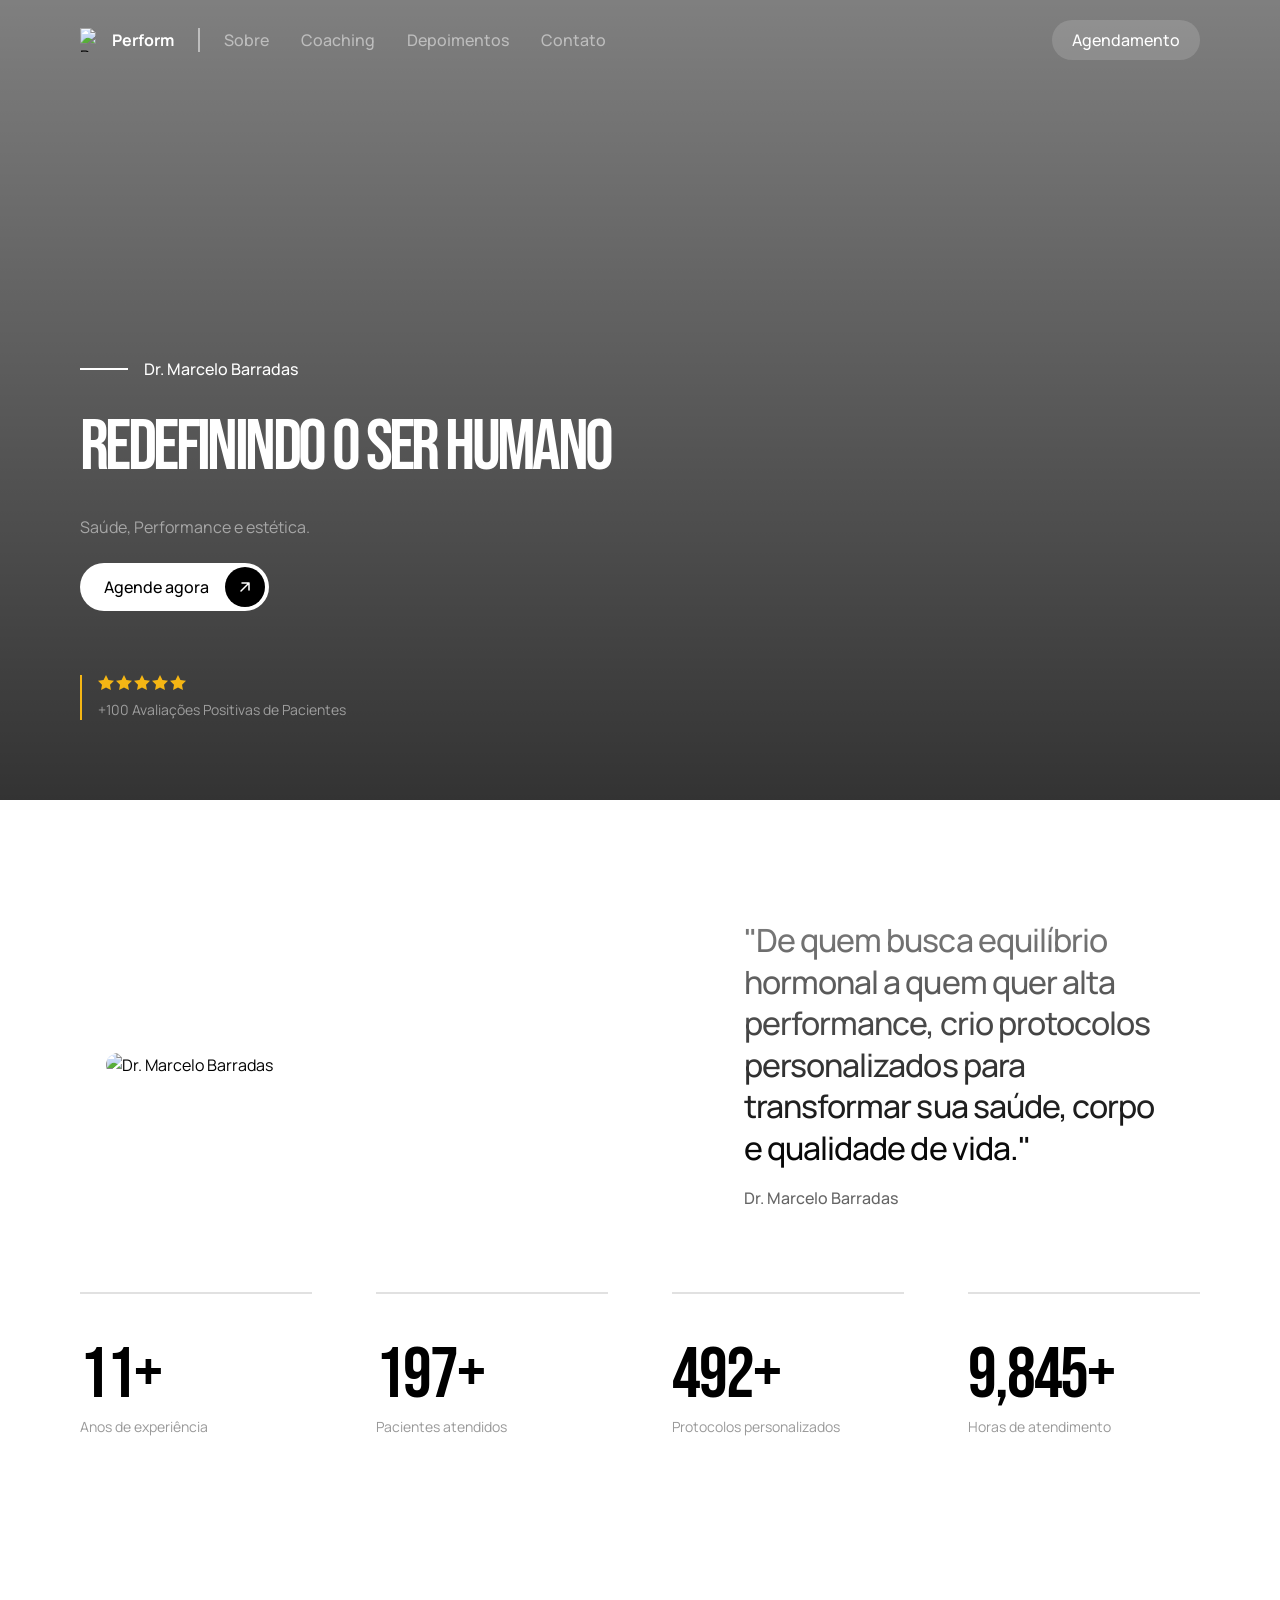
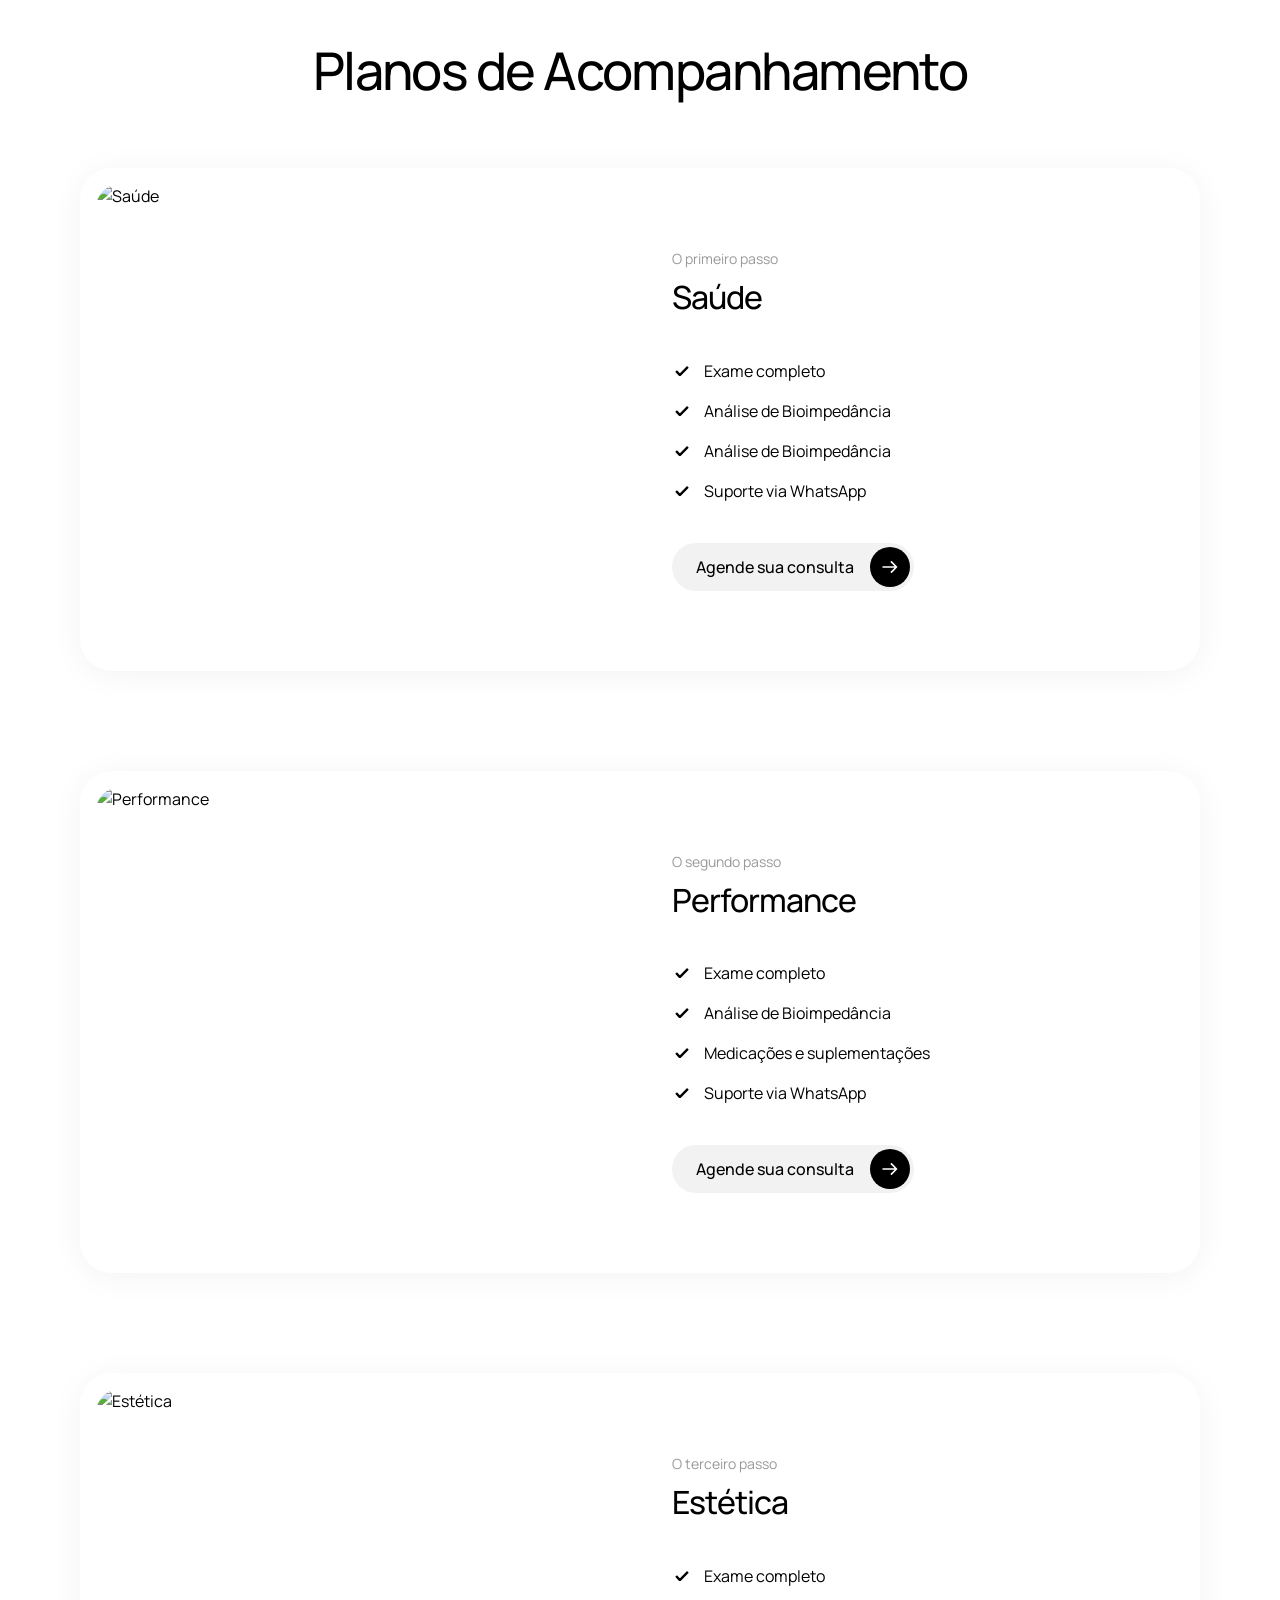
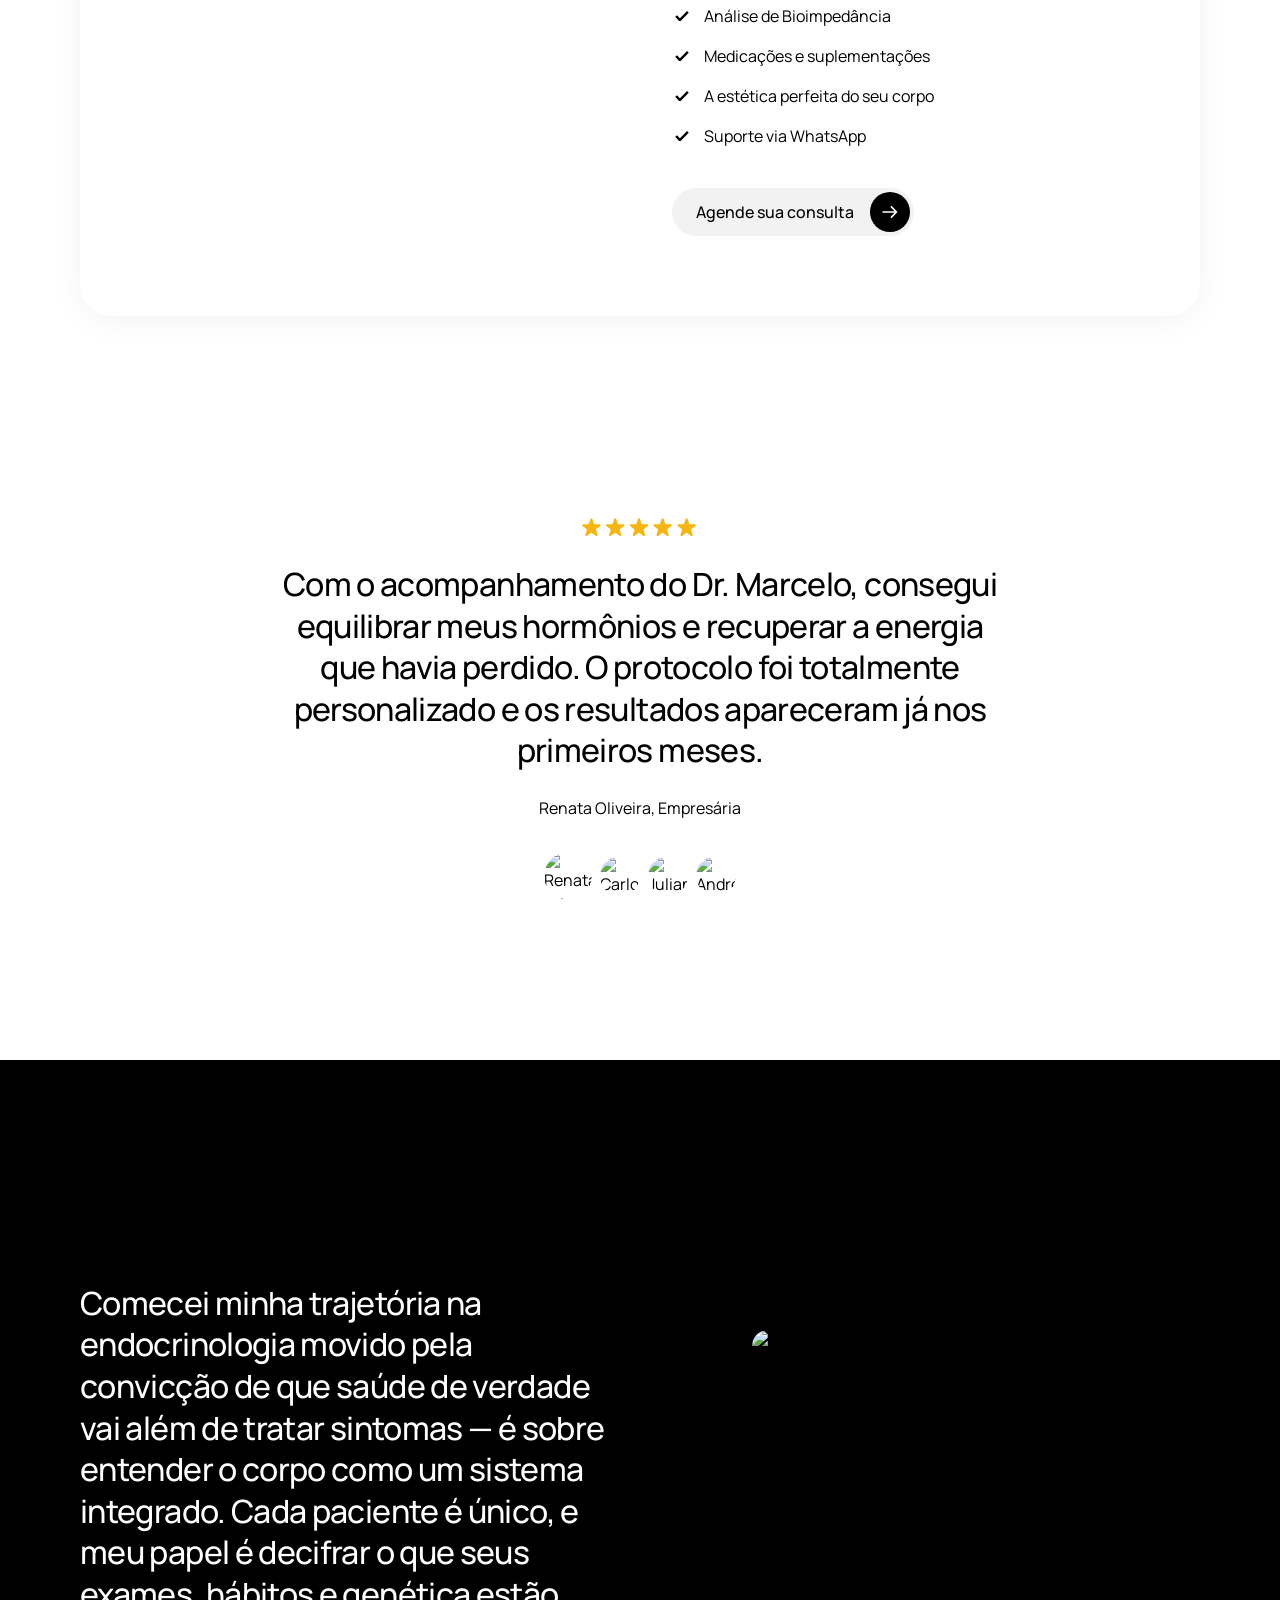
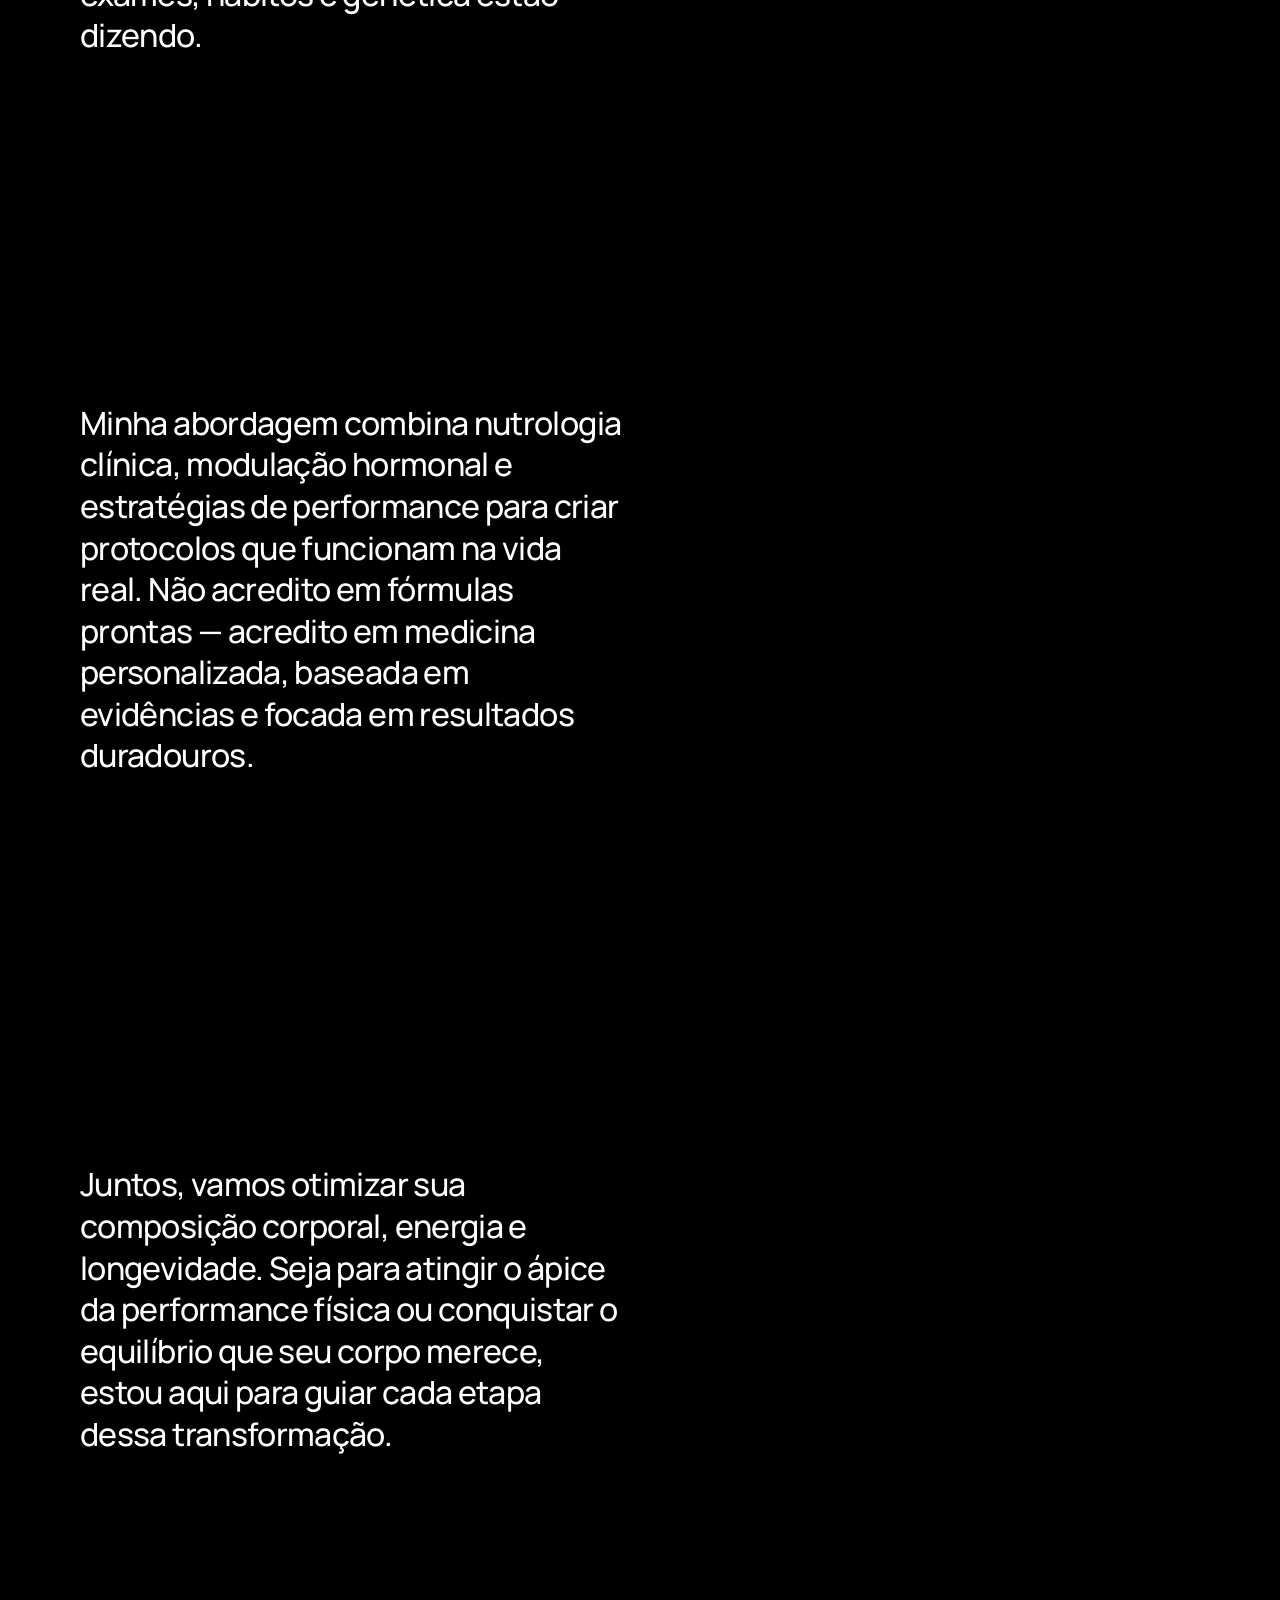
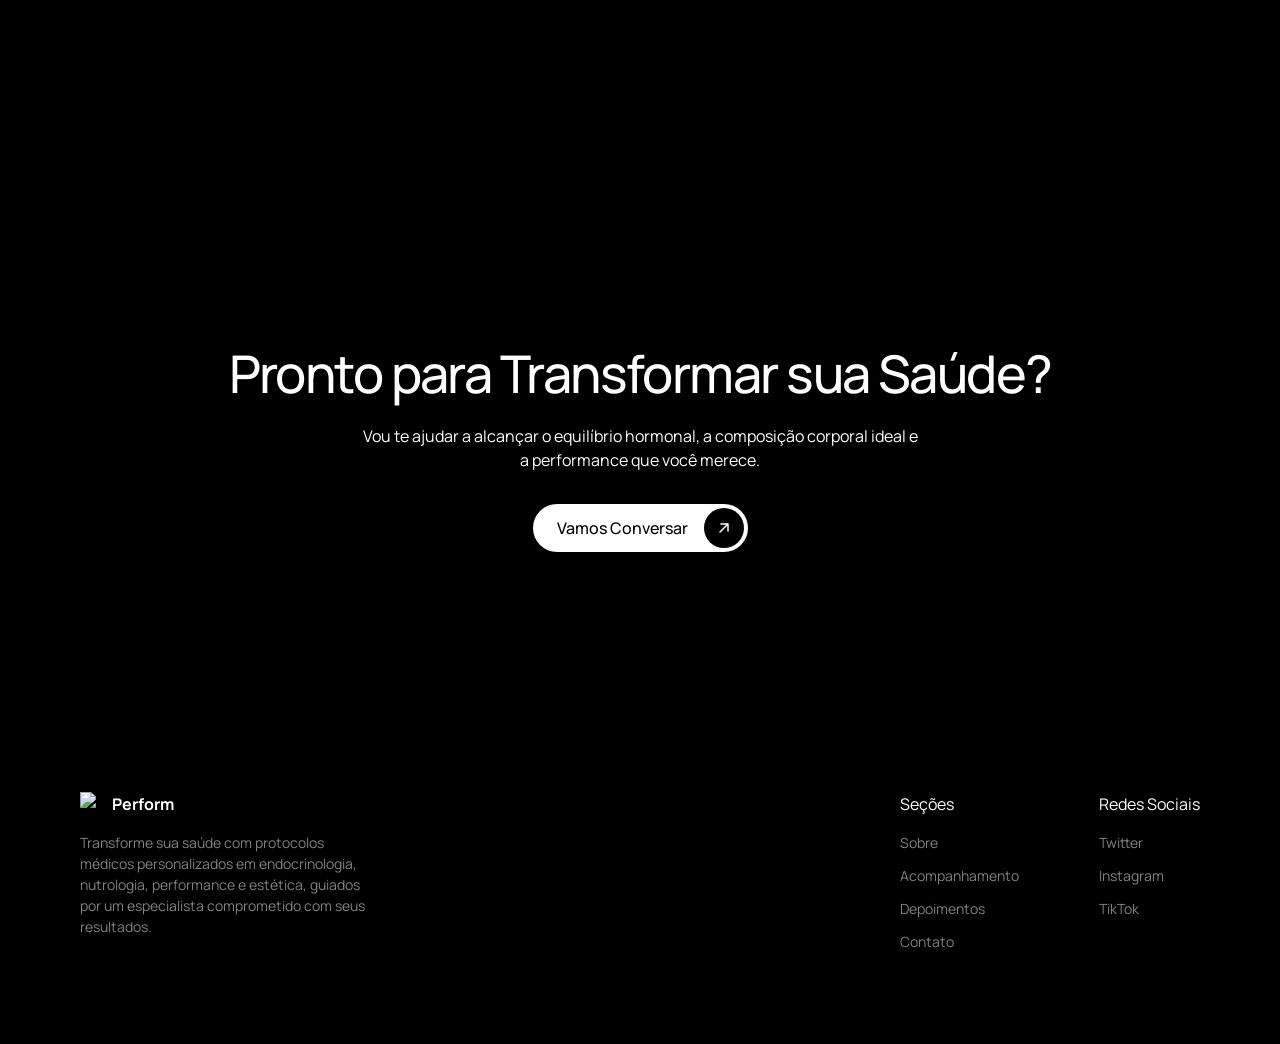
==== index.html @ 274c42bf "Initial commit: Perform medical site Site do Dr. Marcelo Barradas - endocrinologia, nutrologia, perf" ====
<!DOCTYPE html>
<html lang="pt-BR">
<head>
  <meta charset="UTF-8">
  <meta name="viewport" content="width=device-width, initial-scale=1.0">
  <title>Perform - Dr. Marcelo Barradas</title>
  <link rel="preconnect" href="https://fonts.googleapis.com">
  <link rel="preconnect" href="https://fonts.gstatic.com" crossorigin>
  <link href="https://fonts.googleapis.com/css2?family=Bebas+Neue&family=Manrope:wght@400;500;700&display=swap" rel="stylesheet">
  <link rel="stylesheet" href="css/styles.css">
</head>
<body>

<!-- ===== NAVIGATION ===== -->
<nav class="navbar">
  <div class="container">
    <div class="nav-left">
      <a href="/" class="nav-logo">
        <img src="https://framerusercontent.com/images/cdaAn72GBEIGezJT7rvyjC8LU.png" alt="Perform">
        <span>Perform</span>
      </a>
      <div class="nav-separator"></div>
      <div class="nav-links">
        <a href="/#about">Sobre</a>
        <a href="/#coaching">Coaching</a>
        <a href="/#reviews">Depoimentos</a>
        <a href="/contact#hero">Contato</a>
      </div>
    </div>
    <div class="nav-right">
      <a href="https://api.whatsapp.com/send/?phone=5581992666767&text=Ol%C3%A1%2C+gostaria+de+mais+informa%C3%A7%C3%B5es&type=phone_number&app_absent=0&utm_source=ig" class="btn-secondary" target="_blank">Agendamento</a>
      <div class="hamburger" id="hamburger">
        <span></span><span></span><span></span>
      </div>
    </div>
  </div>
</nav>

<!-- Mobile Nav -->
<div class="mobile-nav" id="mobileNav">
  <a href="/#about" class="mobile-link">Sobre</a>
  <a href="/#coaching" class="mobile-link">Coaching</a>
  <a href="/#reviews" class="mobile-link">Depoimentos</a>
  <a href="/contact#hero" class="mobile-link">Contato</a>
  <a href="https://api.whatsapp.com/send/?phone=5581992666767&text=Ol%C3%A1%2C+gostaria+de+mais+informa%C3%A7%C3%B5es&type=phone_number&app_absent=0&utm_source=ig" class="btn-dark" target="_blank">
    Agendamento
    <span class="btn-icon">
      <svg viewBox="0 0 16 16" fill="none"><path d="M4 12L12 4M12 4H5M12 4V11" stroke="currentColor" stroke-width="1.5" stroke-linecap="round" stroke-linejoin="round"/></svg>
    </span>
  </a>
</div>

<!-- ===== HERO ===== -->
<section class="hero" id="hero">
  <div class="hero-bg">
    <video class="hero-video" id="heroVideo" autoplay muted loop playsinline>
      <source src="media/hero-video.mp4" type="video/mp4">
    </video>
    <div class="hero-overlay"></div>
  </div>
  <div class="hero-content">
    <div class="hero-text">
      <p class="hero-subtitle hero-anim" style="transition-delay: 0.8s"><span class="hero-dash"></span>Dr. Marcelo Barradas</p>
      <h1 class="h1 hero-title hero-anim" style="transition-delay: 1.0s">Redefinindo o ser humano</h1>
      <p class="hero-desc hero-anim" style="transition-delay: 1.2s">Saúde, Performance e estética.</p>
      <div class="hero-anim" style="transition-delay: 1.4s">
        <a href="https://api.whatsapp.com/send/?phone=5581992666767&text=Ol%C3%A1%2C+gostaria+de+mais+informa%C3%A7%C3%B5es&type=phone_number&app_absent=0&utm_source=ig" class="btn-primary" target="_blank">
          Agende agora
          <span class="btn-icon">
            <svg viewBox="0 0 16 16" fill="none"><path d="M4 12L12 4M12 4H5M12 4V11" stroke="currentColor" stroke-width="1.5" stroke-linecap="round" stroke-linejoin="round"/></svg>
          </span>
        </a>
      </div>
    </div>
    <div class="hero-reviews hero-anim" style="transition-delay: 1.4s">
      <div class="hero-stars">
        <svg viewBox="0 0 16 16"><path d="M8 0l2.47 4.94L16 5.77l-4 3.87.94 5.47L8 12.52l-4.94 2.59.94-5.47-4-3.87 5.53-.83L8 0z"/></svg>
        <svg viewBox="0 0 16 16"><path d="M8 0l2.47 4.94L16 5.77l-4 3.87.94 5.47L8 12.52l-4.94 2.59.94-5.47-4-3.87 5.53-.83L8 0z"/></svg>
        <svg viewBox="0 0 16 16"><path d="M8 0l2.47 4.94L16 5.77l-4 3.87.94 5.47L8 12.52l-4.94 2.59.94-5.47-4-3.87 5.53-.83L8 0z"/></svg>
        <svg viewBox="0 0 16 16"><path d="M8 0l2.47 4.94L16 5.77l-4 3.87.94 5.47L8 12.52l-4.94 2.59.94-5.47-4-3.87 5.53-.83L8 0z"/></svg>
        <svg viewBox="0 0 16 16"><path d="M8 0l2.47 4.94L16 5.77l-4 3.87.94 5.47L8 12.52l-4.94 2.59.94-5.47-4-3.87 5.53-.83L8 0z"/></svg>
      </div>
      <span class="hero-reviews-text">+100 Avaliações Positivas de Pacientes</span>
    </div>
  </div>
</section>

<!-- ===== TRUST ===== -->
<section class="trust" id="trust">
  <div class="container">
    <div class="trust-row">
      <div class="trust-image fade-in">
        <img src="https://framerusercontent.com/images/IxMmkF0SW84pAaQ9w6j2LV1YQYE.png" alt="Dr. Marcelo Barradas">
      </div>
      <div class="trust-text fade-in">
        <h2 class="trust-heading"><span class="gradient-text">"De quem busca equilíbrio hormonal a quem quer alta performance, crio protocolos personalizados para transformar sua saúde, corpo e qualidade de vida."</span></h2>
        <p class="trust-author">Dr. Marcelo Barradas</p>
      </div>
    </div>
    <div class="stats-grid">
      <div class="stat-item fade-in">
        <span class="stat-number"><span class="countup" data-target="11">0</span>+</span>
        <span class="stat-label">Anos de experiência</span>
      </div>
      <div class="stat-item fade-in">
        <span class="stat-number"><span class="countup" data-target="200">0</span>+</span>
        <span class="stat-label">Pacientes atendidos</span>
      </div>
      <div class="stat-item fade-in">
        <span class="stat-number"><span class="countup" data-target="500">0</span>+</span>
        <span class="stat-label">Protocolos personalizados</span>
      </div>
      <div class="stat-item fade-in">
        <span class="stat-number"><span class="countup" data-target="10000">0</span>+</span>
        <span class="stat-label">Horas de atendimento</span>
      </div>
    </div>
  </div>
</section>

<!-- ===== COACHING ===== -->
<section class="coaching" id="coaching">
  <div class="container">
    <div class="coaching-header fade-in">
      <h2 class="h2">Planos de Acompanhamento</h2>
    </div>
    <div class="coaching-cards">
      <!-- Card 1 -->
      <div class="coaching-card fade-in">
        <div class="coaching-card-img">
          <img src="https://framerusercontent.com/images/87gay2vNzBvNe0zvqN4sc7qlKtw.png" alt="Saúde">
        </div>
        <div class="coaching-card-content">
          <div class="coaching-card-top">
            <span class="label">O primeiro passo</span>
            <h3 class="h3">Saúde</h3>
          </div>
          <div class="coaching-features">
            <div class="coaching-feature">
              <span class="check-icon"><svg viewBox="0 0 16 17" fill="none"><path d="m3 8.5 2.825 3.107a.5.5 0 0 0 .728.012L13 5" stroke="#000" stroke-width="2"/></svg></span>
              <span>Exame completo</span>
            </div>
            <div class="coaching-feature">
              <span class="check-icon"><svg viewBox="0 0 16 17" fill="none"><path d="m3 8.5 2.825 3.107a.5.5 0 0 0 .728.012L13 5" stroke="#000" stroke-width="2"/></svg></span>
              <span>Análise de Bioimpedância</span>
            </div>
            <div class="coaching-feature">
              <span class="check-icon"><svg viewBox="0 0 16 17" fill="none"><path d="m3 8.5 2.825 3.107a.5.5 0 0 0 .728.012L13 5" stroke="#000" stroke-width="2"/></svg></span>
              <span>Análise de Bioimpedância</span>
            </div>
            <div class="coaching-feature">
              <span class="check-icon"><svg viewBox="0 0 16 17" fill="none"><path d="m3 8.5 2.825 3.107a.5.5 0 0 0 .728.012L13 5" stroke="#000" stroke-width="2"/></svg></span>
              <span>Suporte via WhatsApp</span>
            </div>
          </div>
          <a href="https://api.whatsapp.com/send/?phone=5581992666767&text=Ol%C3%A1%2C+gostaria+de+mais+informa%C3%A7%C3%B5es&type=phone_number&app_absent=0&utm_source=ig" class="btn-coaching" target="_blank">
            Agende sua consulta
            <span class="btn-icon">
              <svg viewBox="0 0 16 16" fill="none"><path d="M 15.066 8.566 C 15.216 8.416 15.301 8.212 15.301 8 C 15.301 7.788 15.216 7.584 15.066 7.434 L 9.975 2.344 C 9.775 2.133 9.476 2.047 9.195 2.12 C 8.913 2.192 8.693 2.412 8.62 2.693 C 8.547 2.975 8.632 3.274 8.843 3.474 L 13.37 8 L 8.844 12.525 C 8.531 12.838 8.531 13.344 8.844 13.657 C 9.157 13.97 9.663 13.97 9.976 13.657 Z M 0.5 8.8 L 14.5 8.8 L 14.5 7.2 L 0.5 7.2 Z" fill="currentColor"/></svg>
            </span>
          </a>
        </div>
      </div>
      <!-- Card 2 -->
      <div class="coaching-card fade-in">
        <div class="coaching-card-img">
          <img src="https://framerusercontent.com/images/gVePFF53p67UdwZ1VaQvNbrLugk.jpg" alt="Performance">
        </div>
        <div class="coaching-card-content">
          <div class="coaching-card-top">
            <span class="label">O segundo passo</span>
            <h3 class="h3">Performance</h3>
          </div>
          <div class="coaching-features">
            <div class="coaching-feature">
              <span class="check-icon"><svg viewBox="0 0 16 17" fill="none"><path d="m3 8.5 2.825 3.107a.5.5 0 0 0 .728.012L13 5" stroke="#000" stroke-width="2"/></svg></span>
              <span>Exame completo</span>
            </div>
            <div class="coaching-feature">
              <span class="check-icon"><svg viewBox="0 0 16 17" fill="none"><path d="m3 8.5 2.825 3.107a.5.5 0 0 0 .728.012L13 5" stroke="#000" stroke-width="2"/></svg></span>
              <span>Análise de Bioimpedância</span>
            </div>
            <div class="coaching-feature">
              <span class="check-icon"><svg viewBox="0 0 16 17" fill="none"><path d="m3 8.5 2.825 3.107a.5.5 0 0 0 .728.012L13 5" stroke="#000" stroke-width="2"/></svg></span>
              <span>Medicações e suplementações</span>
            </div>
            <div class="coaching-feature">
              <span class="check-icon"><svg viewBox="0 0 16 17" fill="none"><path d="m3 8.5 2.825 3.107a.5.5 0 0 0 .728.012L13 5" stroke="#000" stroke-width="2"/></svg></span>
              <span>Suporte via WhatsApp</span>
            </div>
          </div>
          <a href="https://api.whatsapp.com/send/?phone=5581992666767&text=Ol%C3%A1%2C+gostaria+de+mais+informa%C3%A7%C3%B5es&type=phone_number&app_absent=0&utm_source=ig" class="btn-coaching" target="_blank">
            Agende sua consulta
            <span class="btn-icon">
              <svg viewBox="0 0 16 16" fill="none"><path d="M 15.066 8.566 C 15.216 8.416 15.301 8.212 15.301 8 C 15.301 7.788 15.216 7.584 15.066 7.434 L 9.975 2.344 C 9.775 2.133 9.476 2.047 9.195 2.12 C 8.913 2.192 8.693 2.412 8.62 2.693 C 8.547 2.975 8.632 3.274 8.843 3.474 L 13.37 8 L 8.844 12.525 C 8.531 12.838 8.531 13.344 8.844 13.657 C 9.157 13.97 9.663 13.97 9.976 13.657 Z M 0.5 8.8 L 14.5 8.8 L 14.5 7.2 L 0.5 7.2 Z" fill="currentColor"/></svg>
            </span>
          </a>
        </div>
      </div>
      <!-- Card 3 -->
      <div class="coaching-card fade-in">
        <div class="coaching-card-img">
          <img src="https://framerusercontent.com/images/Xd29Kf2rB4rWDA2RGArhJYGAE.jpg" alt="Estética">
        </div>
        <div class="coaching-card-content">
          <div class="coaching-card-top">
            <span class="label">O terceiro passo</span>
            <h3 class="h3">Estética</h3>
          </div>
          <div class="coaching-features">
            <div class="coaching-feature">
              <span class="check-icon"><svg viewBox="0 0 16 17" fill="none"><path d="m3 8.5 2.825 3.107a.5.5 0 0 0 .728.012L13 5" stroke="#000" stroke-width="2"/></svg></span>
              <span>Exame completo</span>
            </div>
            <div class="coaching-feature">
              <span class="check-icon"><svg viewBox="0 0 16 17" fill="none"><path d="m3 8.5 2.825 3.107a.5.5 0 0 0 .728.012L13 5" stroke="#000" stroke-width="2"/></svg></span>
              <span>Análise de Bioimpedância</span>
            </div>
            <div class="coaching-feature">
              <span class="check-icon"><svg viewBox="0 0 16 17" fill="none"><path d="m3 8.5 2.825 3.107a.5.5 0 0 0 .728.012L13 5" stroke="#000" stroke-width="2"/></svg></span>
              <span>Medicações e suplementações</span>
            </div>
            <div class="coaching-feature">
              <span class="check-icon"><svg viewBox="0 0 16 17" fill="none"><path d="m3 8.5 2.825 3.107a.5.5 0 0 0 .728.012L13 5" stroke="#000" stroke-width="2"/></svg></span>
              <span>A estética perfeita do seu corpo</span>
            </div>
            <div class="coaching-feature">
              <span class="check-icon"><svg viewBox="0 0 16 17" fill="none"><path d="m3 8.5 2.825 3.107a.5.5 0 0 0 .728.012L13 5" stroke="#000" stroke-width="2"/></svg></span>
              <span>Suporte via WhatsApp</span>
            </div>
          </div>
          <a href="https://api.whatsapp.com/send/?phone=5581992666767&text=Ol%C3%A1%2C+gostaria+de+mais+informa%C3%A7%C3%B5es&type=phone_number&app_absent=0&utm_source=ig" class="btn-coaching" target="_blank">
            Agende sua consulta
            <span class="btn-icon">
              <svg viewBox="0 0 16 16" fill="none"><path d="M 15.066 8.566 C 15.216 8.416 15.301 8.212 15.301 8 C 15.301 7.788 15.216 7.584 15.066 7.434 L 9.975 2.344 C 9.775 2.133 9.476 2.047 9.195 2.12 C 8.913 2.192 8.693 2.412 8.62 2.693 C 8.547 2.975 8.632 3.274 8.843 3.474 L 13.37 8 L 8.844 12.525 C 8.531 12.838 8.531 13.344 8.844 13.657 C 9.157 13.97 9.663 13.97 9.976 13.657 Z M 0.5 8.8 L 14.5 8.8 L 14.5 7.2 L 0.5 7.2 Z" fill="currentColor"/></svg>
            </span>
          </a>
        </div>
      </div>
    </div>
  </div>
</section>

<!-- ===== TESTIMONIALS ===== -->
<section class="testimonials" id="reviews">
  <div class="testimonial-wrapper">
    <div class="testimonial-inner fade-in">
      <div class="testimonial-top">
        <div class="testimonial-stars">
          <svg viewBox="0 0 118 24" width="118" height="24"><path d="M 11.351 2.927 C 11.052 2.006 9.748 2.006 9.449 2.927 L 7.93 7.601 C 7.796 8.013 7.413 8.291 6.98 8.291 L 2.065 8.291 C 1.096 8.291 0.694 9.531 1.477 10.101 L 5.453 12.989 C 5.803 13.244 5.95 13.695 5.816 14.107 L 4.298 18.781 C 3.998 19.703 5.053 20.469 5.836 19.899 L 9.812 17.011 C 10.163 16.756 10.637 16.756 10.988 17.011 L 14.964 19.899 C 15.747 20.469 16.802 19.702 16.502 18.781 L 14.984 14.107 C 14.85 13.695 14.997 13.244 15.347 12.989 L 19.323 10.101 C 20.106 9.531 19.704 8.291 18.735 8.291 L 13.821 8.291 C 13.388 8.291 13.004 8.013 12.87 7.601 Z M 35.151 2.927 C 34.852 2.006 33.548 2.006 33.249 2.927 L 31.73 7.601 C 31.596 8.013 31.213 8.291 30.78 8.291 L 25.865 8.291 C 24.896 8.291 24.494 9.531 25.277 10.101 L 29.253 12.989 C 29.603 13.244 29.75 13.695 29.616 14.107 L 28.098 18.781 C 27.798 19.703 28.853 20.469 29.636 19.899 L 33.612 17.011 C 33.963 16.756 34.437 16.756 34.788 17.011 L 38.764 19.899 C 39.547 20.469 40.602 19.702 40.302 18.781 L 38.784 14.107 C 38.65 13.695 38.797 13.244 39.147 12.989 L 43.123 10.101 C 43.906 9.531 43.504 8.291 42.535 8.291 L 37.621 8.291 C 37.188 8.291 36.804 8.013 36.67 7.601 Z M 58.951 2.927 C 58.651 2.006 57.348 2.006 57.049 2.927 L 55.53 7.601 C 55.396 8.013 55.013 8.292 54.58 8.292 L 49.665 8.292 C 48.696 8.292 48.294 9.532 49.077 10.102 L 53.053 12.99 C 53.403 13.245 53.55 13.696 53.416 14.108 L 51.898 18.781 C 51.598 19.703 52.653 20.469 53.436 19.899 L 57.412 17.011 C 57.763 16.756 58.237 16.756 58.588 17.011 L 62.564 19.899 C 63.347 20.469 64.402 19.702 64.102 18.781 L 62.584 14.108 C 62.45 13.696 62.597 13.245 62.947 12.99 L 66.923 10.102 C 67.706 9.532 67.304 8.292 66.335 8.292 L 61.421 8.292 C 60.988 8.292 60.604 8.013 60.47 7.601 Z M 82.551 2.927 C 82.251 2.006 80.948 2.006 80.649 2.927 L 79.13 7.601 C 78.996 8.013 78.613 8.292 78.18 8.292 L 73.265 8.292 C 72.296 8.292 71.894 9.532 72.677 10.102 L 76.653 12.99 C 77.003 13.245 77.15 13.696 77.016 14.108 L 75.498 18.781 C 75.198 19.703 76.253 20.469 77.036 19.899 L 81.012 17.011 C 81.363 16.756 81.837 16.756 82.188 17.011 L 86.164 19.899 C 86.947 20.469 88.002 19.702 87.702 18.781 L 86.184 14.108 C 86.05 13.696 86.197 13.245 86.547 12.99 L 90.523 10.102 C 91.306 9.532 90.904 8.292 89.935 8.292 L 85.021 8.292 C 84.588 8.292 84.204 8.013 84.07 7.601 Z M 106.551 2.927 C 106.252 2.006 104.948 2.006 104.649 2.927 L 103.13 7.601 C 102.996 8.013 102.612 8.291 102.179 8.291 L 97.265 8.291 C 96.296 8.291 95.894 9.531 96.677 10.101 L 100.653 12.989 C 101.003 13.244 101.15 13.695 101.016 14.107 L 99.498 18.781 C 99.198 19.703 100.253 20.469 101.036 19.899 L 105.012 17.011 C 105.363 16.756 105.837 16.756 106.188 17.011 L 110.164 19.899 C 110.947 20.469 112.002 19.702 111.702 18.781 L 110.184 14.107 C 110.05 13.695 110.197 13.244 110.547 12.989 L 114.523 10.101 C 115.306 9.531 114.904 8.291 113.935 8.291 L 109.021 8.291 C 108.588 8.291 108.204 8.013 108.07 7.601 Z" fill="var(--gold)"/></svg>
        </div>
        <p class="testimonial-quote" id="testimonialQuote">Com o acompanhamento do Dr. Marcelo, consegui equilibrar meus hormônios e recuperar a energia que havia perdido. O protocolo foi totalmente personalizado e os resultados apareceram já nos primeiros meses.</p>
        <p class="testimonial-author-text" id="testimonialAuthor">Renata Oliveira, Empresária</p>
      </div>
      <div class="testimonial-avatars">
        <div class="testimonial-avatar active" data-index="0">
          <img src="https://framerusercontent.com/images/CD3L3PqkdrNUHs06U58RQxOMo.png" alt="Renata Oliveira">
        </div>
        <div class="testimonial-avatar" data-index="1">
          <img src="https://framerusercontent.com/images/jwidccx1HGr0Ikx3zmSAJdtBOU.png" alt="Carlos Mendes">
        </div>
        <div class="testimonial-avatar" data-index="2">
          <img src="https://framerusercontent.com/images/aIX32saaQEM73IN2MQsuknbz4Fw.png" alt="Juliana Costa">
        </div>
        <div class="testimonial-avatar" data-index="3">
          <img src="https://framerusercontent.com/images/x3RmbAAY64fTviZGAdyQxDzLTJI.png" alt="André Silva">
        </div>
      </div>
    </div>
  </div>
</section>

<!-- ===== ABOUT ===== -->
<section class="about" id="about">
  <div class="container">
    <div class="about-left">
      <div class="about-block fade-in" data-img="a">
        <p class="about-text">Comecei minha trajetória na endocrinologia movido pela convicção de que saúde de verdade vai além de tratar sintomas — é sobre entender o corpo como um sistema integrado. Cada paciente é único, e meu papel é decifrar o que seus exames, hábitos e genética estão dizendo.</p>
      </div>
      <div class="about-block fade-in" data-img="b">
        <p class="about-text">Minha abordagem combina nutrologia clínica, modulação hormonal e estratégias de performance para criar protocolos que funcionam na vida real. Não acredito em fórmulas prontas — acredito em medicina personalizada, baseada em evidências e focada em resultados duradouros.</p>
      </div>
      <div class="about-block fade-in" data-img="c">
        <p class="about-text">Juntos, vamos otimizar sua composição corporal, energia e longevidade. Seja para atingir o ápice da performance física ou conquistar o equilíbrio que seu corpo merece, estou aqui para guiar cada etapa dessa transformação.</p>
      </div>
    </div>
    <div class="about-right">
      <div class="about-images">
        <img class="img-a" src="media/dr-marcelo.png" alt="About A">
        <img class="img-b hidden" src="media/dr-marcelo-coaching.png" alt="About B">
        <img class="img-c hidden" src="media/dr-marcelo-lab.png" alt="About C">
      </div>
    </div>
  </div>
</section>


<!-- ===== CTA ===== -->
<section class="cta">
  <div class="cta-bg"></div>
  <div class="cta-overlay"></div>
  <div class="cta-content container fade-in">
    <div class="cta-text">
      <h2 class="h2">Pronto para Transformar sua Saúde?</h2>
      <p class="paragraph" style="color: var(--white)">Vou te ajudar a alcançar o equilíbrio hormonal, a composição corporal ideal e a performance que você merece.</p>
    </div>
    <a href="/contact#hero" class="btn-primary">
      Vamos Conversar
      <span class="btn-icon">
        <svg viewBox="0 0 16 16" fill="none"><path d="M4 12L12 4M12 4H5M12 4V11" stroke="currentColor" stroke-width="1.5" stroke-linecap="round" stroke-linejoin="round"/></svg>
      </span>
    </a>
  </div>
</section>

<!-- ===== FOOTER ===== -->
<footer class="footer">
  <div class="container">
    <div class="footer-left">
      <div class="footer-logo">
        <img src="https://framerusercontent.com/images/cdaAn72GBEIGezJT7rvyjC8LU.png" alt="Perform">
        <span>Perform</span>
      </div>
      <p class="footer-desc">Transforme sua saúde com protocolos médicos personalizados em endocrinologia, nutrologia, performance e estética, guiados por um especialista comprometido com seus resultados.</p>
    </div>
    <div class="footer-right">
      <div class="footer-col">
        <h4>Seções</h4>
        <a href="/#about">Sobre</a>
        <a href="/#coaching">Acompanhamento</a>
        <a href="/#reviews">Depoimentos</a>
        <a href="/contact#hero">Contato</a>
      </div>
      <div class="footer-col">
        <h4>Redes Sociais</h4>
        <a href="https://x.com" target="_blank">Twitter</a>
        <a href="https://instagram.com" target="_blank">Instagram</a>
        <a href="https://tiktok.com" target="_blank">TikTok</a>
      </div>
    </div>
  </div>
</footer>

<script src="js/script.js"></script>
</body>
</html>
---- css/styles.css ----
/* ===== RESET & BASE ===== */
*, *::before, *::after { margin: 0; padding: 0; box-sizing: border-box; }
html { scroll-behavior: smooth; -webkit-font-smoothing: antialiased; -moz-osx-font-smoothing: grayscale; }
body { font-family: 'Manrope', sans-serif; font-weight: 400; font-size: 16px; line-height: 1.5; color: #000; background: #fff; overflow-x: hidden; }
a { text-decoration: none; color: inherit; }
ul, ol { list-style: none; }
img { max-width: 100%; display: block; }
button { border: none; background: none; cursor: pointer; font-family: inherit; }

/* ===== TYPOGRAPHY ===== */
.h1 { font-weight: 500; font-size: 72px; line-height: 1.2em; letter-spacing: -0.05em; }
.h2 { font-weight: 500; font-size: 52px; line-height: 1.3em; letter-spacing: -0.03em; text-align: center; }
.h3 { font-weight: 500; font-size: 32px; line-height: 1.3em; letter-spacing: -0.03em; }
.h3-sm { font-weight: 500; font-size: 20px; line-height: 1.4em; letter-spacing: -0.02em; }
.paragraph { font-weight: 400; font-size: 16px; line-height: 1.5em; }
.paragraph-sm { font-weight: 400; font-size: 14px; line-height: 1.5em; }
.btn-text { font-weight: 500; font-size: 16px; line-height: 1.5em; }
.logo-text { font-weight: 700; font-size: 16px; line-height: 1.5em; }
.stat-number { font-family: 'Bebas Neue', sans-serif; font-weight: 400; font-size: 72px; line-height: 1em; letter-spacing: -0.03em; }

/* ===== COLOR VARIABLES ===== */
:root {
  --black: #000;
  --white: #fff;
  --gold: rgb(245, 182, 20);
  --white-50: rgba(255, 255, 255, 0.5);
  --black-50: rgba(0, 0, 0, 0.5);
  --very-light-grey: rgb(234, 234, 234);
  --almost-white: rgb(245, 245, 245);
  --light-grey: rgb(153, 153, 153);
  --medium-grey: rgb(102, 102, 102);
}

/* ===== CONTAINER ===== */
.container { max-width: 1120px; margin: 0 auto; width: 100%; }

/* ===== BUTTONS ===== */
.btn-primary {
  display: inline-flex; align-items: center; gap: 16px;
  background: var(--white); color: var(--black);
  border-radius: 24px; height: 48px; padding: 0 4px 0 24px;
  font-weight: 500; font-size: 16px; line-height: 1.5; white-space: nowrap;
  overflow: hidden; transition: background 0.3s ease;
}
.btn-primary:hover { background: rgb(223, 223, 223); }
.btn-primary .btn-icon {
  width: 40px; height: 40px; border-radius: 50%;
  background: var(--black); display: flex; align-items: center; justify-content: center;
}
.btn-primary .btn-icon svg { width: 16px; height: 16px; transition: transform 0.3s ease; }
.btn-primary .btn-icon svg path { stroke: var(--white); }
.btn-primary:hover .btn-icon svg { transform: translate(2px, -2px); }

.btn-dark {
  display: inline-flex; align-items: center; gap: 16px;
  background: var(--black); color: var(--white);
  border-radius: 24px; height: 48px; padding: 0 4px 0 24px;
  font-weight: 500; font-size: 16px; line-height: 1.5; white-space: nowrap;
  overflow: hidden; transition: background 0.3s ease;
}
.btn-dark:hover { background: rgb(51, 51, 51); }
.btn-dark .btn-icon {
  width: 40px; height: 40px; border-radius: 50%;
  background: var(--white); display: flex; align-items: center; justify-content: center;
}
.btn-dark .btn-icon svg { width: 16px; height: 16px; transition: transform 0.3s ease; }
.btn-dark .btn-icon svg path { stroke: var(--black); }
.btn-dark:hover .btn-icon svg { transform: translate(2px, -2px); }

.btn-coaching {
  display: inline-flex; align-items: center; gap: 16px;
  background: rgb(242, 242, 242); color: var(--black);
  border-radius: 24px; height: 48px; padding: 0 4px 0 24px;
  font-weight: 500; font-size: 16px; line-height: 1.5; white-space: nowrap;
  overflow: hidden; transition: background 0.3s ease;
}
.btn-coaching:hover { background: rgb(223, 223, 223); }
.btn-coaching .btn-icon {
  width: 40px; height: 40px; border-radius: 50%;
  background: var(--black); display: flex; align-items: center; justify-content: center;
}
.btn-coaching .btn-icon svg { width: 16px; height: 16px; color: var(--white); transition: transform 0.3s ease; }
.btn-coaching:hover .btn-icon svg { transform: translate(2px, -2px); }

.btn-secondary {
  display: inline-flex; align-items: center; justify-content: center;
  background: rgba(255, 255, 255, 0.15); border: none; border-radius: 24px;
  height: 40px; padding: 0 20px;
  color: var(--white); font-weight: 500; font-size: 16px; line-height: 1.5;
  overflow: hidden; transition: background 0.3s ease;
}
.btn-secondary:hover { background: rgba(255, 255, 255, 0.25); }

/* ===== NAVIGATION ===== */
.navbar {
  position: fixed; top: 0; left: 0; width: 100%; z-index: 1000;
  padding: 20px 40px; transition: background 0.3s;
}
.navbar.scrolled { background: rgba(0,0,0,0.85); backdrop-filter: blur(10px); }
.navbar .container { display: flex; align-items: center; justify-content: space-between; }
.nav-left { display: flex; align-items: center; gap: 24px; }
.nav-logo { display: flex; align-items: center; gap: 8px; }
.nav-logo img { width: 24px; height: 24px; }
.nav-logo span { font-weight: 700; font-size: 16px; color: var(--white); }
.nav-links { display: flex; align-items: center; gap: 32px; }
.nav-links a { color: var(--white-50); font-weight: 500; font-size: 16px; transition: color 0.2s; }
.nav-links a:hover { color: var(--white); }
.nav-separator { width: 2px; height: 24px; background: var(--white-50); }
.nav-right { display: flex; align-items: center; gap: 24px; }
.hamburger { display: none; flex-direction: column; gap: 6px; width: 24px; cursor: pointer; }
.hamburger span { display: block; height: 2px; background: var(--white); border-radius: 2px; transition: transform 0.3s, opacity 0.3s; }

/* ===== HERO SECTION ===== */
.hero {
  position: relative; min-height: 100vh; min-height: 800px;
  display: flex; align-items: flex-end; padding: 0 40px 80px 40px;
  overflow: hidden;
}
.hero-bg {
  position: absolute; inset: 0; z-index: 0;
}
.hero-video {
  width: 100%; height: 100%; object-fit: cover;
  transform: scale(1.05);
}
.hero-video.animate { transform: scale(1); transition: transform 2s cubic-bezier(0.12, 0.23, 0.5, 1); }
.hero-overlay {
  position: absolute; inset: 0;
  background: linear-gradient(180deg, rgba(0,0,0,0.5) 0%, rgba(0,0,0,0.8) 100%);
}
.hero-content {
  position: relative; z-index: 1; width: 100%; max-width: 1120px; margin: 0 auto;
  display: flex; flex-direction: column; gap: 64px;
}
.hero-text { max-width: 544px; display: flex; flex-direction: column; gap: 24px; }
.hero-subtitle { color: var(--white); font-weight: 500; font-size: 16px; line-height: 1.5; display: flex; align-items: center; gap: 16px; }
.hero-dash { display: inline-block; width: 48px; height: 2px; background: var(--white); flex-shrink: 0; }
.hero-title { color: var(--white); font-family: 'Bebas Neue', sans-serif; text-transform: uppercase; }
.hero-desc { color: var(--white-50); font-weight: 400; font-size: 16px; line-height: 1.5; }
.hero-reviews { display: flex; flex-direction: column; align-items: flex-start; gap: 8px; border-left: 2px solid var(--gold); padding-left: 16px; }
.hero-stars { display: flex; gap: 2px; }
.hero-stars svg { width: 16px; height: 16px; fill: var(--gold); }
.hero-reviews-text { color: var(--white-50); font-size: 14px; }

/* Hero entrance animations */
.hero-anim { opacity: 0.001; transform: translateY(20px); }
.hero-anim.visible {
  opacity: 1; transform: translateY(0);
  transition: opacity 0.5s cubic-bezier(0.44, 0, 0.56, 1), transform 0.5s cubic-bezier(0.44, 0, 0.56, 1);
}

/* ===== TRUST SECTION ===== */
.trust { padding: 120px 40px 100px 40px; }
.trust .container { display: flex; flex-direction: column; gap: 82px; max-width: 1120px; }
.trust-row { display: flex; gap: 13px; align-items: center; justify-content: center; }
.trust-image { flex: 0 0 625px; border-radius: 16px; overflow: hidden; }
.trust-image img { width: 100%; height: auto; }
.trust-text { flex: 0 0 auto; max-width: 430px; display: flex; flex-direction: column; justify-content: center; }
.trust-heading {
  font-family: 'Manrope', sans-serif;
  font-size: 32px;
  font-weight: 500;
  line-height: 1.3em;
  letter-spacing: -0.03em;
  color: var(--black);
}
.trust-heading .gradient-text {
  display: inline-block;
  background-image: linear-gradient(0deg, rgb(0, 0, 0) 0%, rgba(0, 0, 0, 0) 204%);
  -webkit-background-clip: text;
  -webkit-text-fill-color: transparent;
  background-clip: text;
}
.trust-author {
  font-family: 'Manrope', sans-serif;
  font-size: 16px;
  font-weight: 500;
  color: var(--black);
  margin-top: 16px;
  opacity: 0.6;
}
.stats-grid {
  display: grid;
  grid-template-columns: repeat(4, 1fr);
  gap: 64px;
  width: 100%;
}
.stat-item {
  display: flex;
  flex-direction: column;
  gap: 4px;
  position: relative;
  padding-top: 48px;
}
.stat-item::after {
  content: "";
  display: block;
  position: absolute;
  top: 0;
  left: 0;
  right: 0;
  height: 0;
  border-top: 2px solid rgb(225, 225, 225);
}
.stat-item .stat-number { color: var(--black); }
.stat-item .stat-label { color: var(--light-grey); font-size: 14px; font-weight: 400; }

/* ===== COACHING SECTION ===== */
.coaching { padding: 100px 40px 40px 40px; }
.coaching-header { text-align: center; margin-bottom: 64px; }
.coaching-header .h2 { margin-bottom: 16px; }
.coaching-header p { color: var(--medium-grey); max-width: 560px; margin: 0 auto; text-align: center; }
.coaching-cards { display: flex; flex-direction: column; gap: 100px; }
.coaching-card {
  position: sticky; top: 32px;
  background: var(--white); border-radius: 32px; padding: 16px;
  box-shadow: 0 4px 32px rgba(0, 0, 0, 0.05);
  display: flex; gap: 64px; align-items: stretch;
}
.coaching-card-img { flex: 1; border-radius: 24px; overflow: hidden; position: relative; }
.coaching-card-img img { position: absolute; top: 0; left: 0; width: 100%; height: 100%; object-fit: cover; }
.coaching-card-content {
  flex: 1; display: flex; flex-direction: column; justify-content: center;
  padding: 64px 0px; gap: 40px; align-items: flex-start;
}
.coaching-card-top { display: flex; flex-direction: column; gap: 8px; }
.coaching-card-top .label { color: var(--light-grey); font-size: 14px; }
.coaching-card-top .h3 { color: var(--black); }
.coaching-features { display: flex; flex-direction: column; gap: 16px; }
.coaching-feature {
  display: flex; align-items: center; gap: 12px;
  font-size: 16px; color: var(--black);
}
.coaching-feature .check-icon {
  width: 20px; height: 20px; flex-shrink: 0;
  display: flex; align-items: center; justify-content: center;
}
.coaching-feature .check-icon svg { width: 100%; height: 100%; }

/* ===== TESTIMONIALS SECTION ===== */
.testimonials {
  padding: 160px 40px; display: flex; flex-direction: column; align-items: center;
  background: var(--white);
}
.testimonial-wrapper {
  max-width: 1120px; width: 100%; display: flex; justify-content: center;
}
.testimonial-inner {
  width: 736px; max-width: 100%; display: flex; flex-direction: column;
  align-items: center; gap: 32px;
}
.testimonial-top {
  display: flex; flex-direction: column; align-items: center; gap: 24px; width: 100%;
}
.testimonial-stars { line-height: 0; }
.testimonial-stars svg { display: block; }
.testimonial-quote {
  font-weight: 500; font-size: 32px; line-height: 1.3em; letter-spacing: -0.02em;
  color: var(--black); text-align: center; margin: 0;
  transition: opacity 0.3s;
}
.testimonial-author-text {
  font-size: 16px; font-weight: 400; color: var(--black); text-align: center;
  transition: opacity 0.3s;
}
.testimonial-avatars {
  display: flex; flex-direction: row; gap: 8px; justify-content: center; align-items: center;
}
.testimonial-avatar {
  cursor: pointer; border-radius: 50%; overflow: hidden;
  transition: width 0.3s, height 0.3s;
  width: 40px; height: 40px;
}
.testimonial-avatar img {
  width: 100%; height: 100%; border-radius: 50%; object-fit: cover;
  display: block;
}
.testimonial-avatar.active { width: 48px; height: 48px; }

/* ===== ABOUT SECTION ===== */
.about { padding: 100px 40px 60px 40px; background: var(--black); }
.about .container { display: grid; grid-template-columns: 544px 544px; gap: 32px; max-width: 1120px; margin: 0 auto; }
.about-left { display: flex; flex-direction: column; }
.about-block {
  min-height: 80vh; display: flex; flex-direction: column; justify-content: center;
  padding-bottom: 100px;
}
.about-text {
  font-size: 32px; font-weight: 500; color: var(--white);
  line-height: 1.3em; letter-spacing: -0.02em; margin: 0;
}
.about-right {
  position: sticky; top: 0; height: 100vh;
  display: flex; align-items: center; justify-content: center;
  padding: 32px 0 32px 96px;
}
.about-images { position: relative; width: 100%; height: 0; padding-bottom: 125%; }
.about-images img {
  position: absolute; width: 100%; height: 100%; object-fit: cover; border-radius: 16px;
  transition: opacity 0.6s ease;
}
.about-images img.img-a { z-index: 3; }
.about-images img.img-b { z-index: 2; }
.about-images img.img-c { z-index: 1; }
.about-images img.hidden { opacity: 0; }

/* ===== FAQ SECTION ===== */
.faq { padding: 160px 40px; display: flex; flex-direction: column; align-items: center; }
.faq .container { display: flex; flex-direction: column; align-items: center; }
.faq .label { color: var(--medium-grey); font-size: 16px; font-weight: 400; margin-bottom: 16px; }
.faq .h2 { margin-bottom: 64px; text-align: center; }
.faq-list { max-width: 736px; margin: 0 auto; display: flex; flex-direction: column; gap: 8px; }
.faq-item { border-bottom: 1px solid var(--very-light-grey); padding: 24px 0; }
.faq-question {
  display: flex; align-items: center; justify-content: space-between;
  cursor: pointer; gap: 16px; width: 100%;
}
.faq-question .h3-sm { flex: 1; text-align: left; }
.faq-icon {
  width: 32px; height: 32px; flex-shrink: 0;
  background: var(--almost-white); border-radius: 8px;
  display: flex; align-items: center; justify-content: center;
  position: relative;
}
.faq-icon .line-h, .faq-icon .line-v {
  position: absolute; background: var(--black); border-radius: 1px;
}
.faq-icon .line-h { width: 14px; height: 2px; }
.faq-icon .line-v { width: 2px; height: 14px; transition: transform 0.3s; }
.faq-item.open .faq-icon .line-v { transform: rotate(90deg); }
.faq-answer {
  max-height: 0; overflow: hidden; transition: max-height 0.4s ease, padding 0.4s ease;
}
.faq-item.open .faq-answer { max-height: 300px; padding-top: 16px; }
.faq-answer p { color: var(--medium-grey); font-size: 14px; line-height: 1.5; }

/* ===== CTA SECTION ===== */
.cta {
  padding: 160px 40px; position: relative; overflow: hidden;
  background: var(--black); text-align: center;
}
.cta-bg {
  position: absolute; inset: 0;
  background-image: url('https://framerusercontent.com/images/jvdVI7oW19QcgbXleKvE8w4qg.png');
  background-size: cover; background-position: center;
}
.cta-overlay { position: absolute; inset: 0; background: rgba(0,0,0,0.6); }
.cta-content { position: relative; z-index: 1; display: flex; flex-direction: column; align-items: center; gap: 32px; }
.cta-text { display: flex; flex-direction: column; align-items: center; gap: 16px; }
.cta-text .h2 { color: var(--white); }
.cta-text p { color: var(--white); max-width: 560px; text-align: center; }

/* ===== FOOTER ===== */
.footer { background: var(--black); padding: 80px 40px; }
.footer .container { display: flex; justify-content: space-between; align-items: flex-start; }
.footer-left { display: flex; flex-direction: column; gap: 16px; max-width: 300px; }
.footer-logo { display: flex; align-items: center; gap: 8px; }
.footer-logo img { width: 24px; height: 24px; }
.footer-logo span { font-weight: 700; font-size: 16px; color: var(--white); }
.footer-desc { color: var(--white-50); font-size: 14px; line-height: 1.5; }
.footer-credit { color: var(--white-50); font-size: 14px; }
.footer-credit a { color: var(--white); text-decoration: none; }
.footer-right { display: flex; gap: 80px; }
.footer-col h4 { color: var(--white); font-weight: 400; font-size: 16px; margin-bottom: 16px; }
.footer-col a { display: block; color: var(--white-50); font-size: 14px; margin-bottom: 12px; transition: color 0.2s; }
.footer-col a:hover { color: var(--white); }

/* ===== CONTACT PAGE ===== */
.contact-hero {
  background: var(--black);
  padding: 140px 40px 120px 40px;
}
.contact-hero .container {
  display: grid;
  grid-template-columns: 1fr 1.3fr;
  gap: 60px;
  align-items: start;
}
.contact-left {
  display: flex;
  flex-direction: column;
  gap: 24px;
}
.contact-avatar {
  width: 56px;
  height: 56px;
  border-radius: 50%;
  overflow: hidden;
}
.contact-avatar img {
  width: 100%;
  height: 100%;
  object-fit: cover;
}
.contact-title {
  font-family: 'Manrope', sans-serif;
  font-weight: 500;
  font-size: 72px;
  line-height: 1.2;
  color: var(--white);
  letter-spacing: -0.05em;
}
.contact-desc {
  font-size: 16px;
  line-height: 1.6;
  color: var(--white-50);
  max-width: 440px;
}
.contact-divider {
  width: 100%;
  max-width: 440px;
  height: 1px;
  background: rgba(255,255,255,0.12);
  margin: 20px 0;
}
.contact-info {
  display: flex;
  flex-direction: column;
  gap: 16px;
}
.contact-info-item {
  display: flex;
  align-items: center;
  gap: 12px;
  color: var(--white);
  font-size: 16px;
}
.contact-info-item svg {
  flex-shrink: 0;
  color: var(--white);
}

/* Contact Form */
.contact-form {
  background: linear-gradient(rgba(46,46,46,0.35) 0%, rgba(46,46,46,0.5) 100%);
  border-radius: 16px;
  padding: 48px 32px;
  display: flex;
  flex-direction: column;
  gap: 24px;
}
.form-row {
  display: grid;
  grid-template-columns: 1fr 1fr;
  gap: 24px;
}
.form-group {
  display: flex;
  flex-direction: column;
  gap: 8px;
}
.form-group.full {
  grid-column: 1 / -1;
}
.form-group label {
  font-size: 16px;
  font-weight: 500;
  color: var(--white);
}
.form-group input,
.form-group select,
.form-group textarea {
  background: rgba(46,46,46,0.5);
  border: none;
  border-radius: 8px;
  padding: 12px;
  font-family: 'Manrope', sans-serif;
  font-size: 16px;
  color: var(--white);
  outline: none;
  transition: background 0.2s;
  height: 48px;
  box-sizing: border-box;
}
.form-group input::placeholder,
.form-group textarea::placeholder {
  color: rgba(255,255,255,0.35);
}
.form-group input:focus,
.form-group select:focus,
.form-group textarea:focus {
  background: rgba(46,46,46,0.7);
}
.form-group select {
  appearance: none;
  -webkit-appearance: none;
  background-image: url("data:image/svg+xml,%3Csvg xmlns='http://www.w3.org/2000/svg' width='12' height='12' viewBox='0 0 12 12'%3E%3Cpath d='M3 4.5l3 3 3-3' stroke='%23ffffff' stroke-width='1.5' fill='none' stroke-linecap='round' stroke-linejoin='round'/%3E%3C/svg%3E");
  background-repeat: no-repeat;
  background-position: right 16px center;
  padding-right: 36px;
  cursor: pointer;
}
.form-group select option {
  background: var(--dark-grey);
  color: var(--white);
}
.form-group textarea {
  resize: vertical;
  min-height: 100px;
  height: auto;
}
.form-group select {
  border-radius: 10px;
}
.btn-form {
  width: 100%;
  justify-content: center;
  margin-top: 8px;
  background: var(--white);
  color: var(--black);
}
.btn-form:hover {
  background: rgb(223, 223, 223);
}
.btn-form .btn-icon {
  background: var(--black);
  color: var(--white);
}
.btn-form:hover .btn-icon svg { transform: translate(2px, -2px); }

/* ===== SCROLL ANIMATIONS ===== */
.fade-in {
  opacity: 0; transform: translateY(30px);
  transition: opacity 0.6s ease, transform 0.6s ease;
}
.fade-in.visible { opacity: 1; transform: translateY(0); }

/* ===== RESPONSIVE - TABLET ===== */
@media (max-width: 1199px) {
  .h1 { font-size: 52px; }
  .h2 { font-size: 40px; }
  .stat-number { font-size: 52px; }

  .navbar { padding: 20px 32px; }
  .nav-links { display: none; }
  .nav-separator { display: none; }
  .hamburger { display: flex; }

  .hero { padding: 0 32px 64px 32px; }
  .hero-text { max-width: 480px; }

  .trust { padding: 100px 32px 80px 32px; }
  .trust-row { flex-direction: column; gap: 48px; }
  .trust-image { flex: none; width: 100%; }
  .trust-heading { font-size: 28px; }
  .stats-grid { grid-template-columns: repeat(2, 1fr); gap: 40px; }
  .stat-item { padding-top: 32px; }

  .coaching { padding: 80px 32px 32px 32px; }
  .coaching-cards { gap: 40px; }
  .coaching-card { flex-direction: column; gap: 0; position: relative; top: auto; }
  .coaching-card-img { min-height: 300px; }
  .coaching-card-content { padding: 40px 32px; }

  .testimonials { padding: 120px 32px; }
  .testimonial-quote { font-size: 28px; }
  .about { padding: 80px 32px 48px 32px; }
  .about .container { grid-template-columns: 1fr; }
  .about-right { position: relative; height: auto; padding: 0; margin-bottom: 40px; order: -1; }
  .about-block { min-height: auto; padding-bottom: 60px; }
  .about-text { font-size: 28px; }
  .about-images { padding-bottom: 80%; }

  .faq { padding: 120px 32px; }
  .cta { padding: 120px 32px; }
  .footer { padding: 64px 32px; }

  .contact-hero { padding: 140px 32px 80px 32px; }
  .contact-hero .container { grid-template-columns: 1fr; gap: 48px; }
  .contact-title { font-size: 44px; }
}

/* ===== RESPONSIVE - PHONE ===== */
@media (max-width: 809px) {
  .h1 { font-size: 36px; }
  .h2 { font-size: 32px; }
  .h3 { font-size: 24px; }
  .stat-number { font-size: 40px; }

  .navbar { padding: 20px 20px; }
  .hero { padding: 0 20px 48px 20px; min-height: auto; min-height: 100vh; }
  .hero-content { gap: 40px; }
  .hero-text { max-width: 100%; }

  .trust { padding: 80px 20px 60px 20px; }
  .trust-heading { font-size: 24px; }
  .stats-grid { grid-template-columns: repeat(2, 1fr); gap: 24px; }
  .stat-item { padding-top: 24px; }

  .coaching { padding: 60px 20px 20px 20px; }
  .coaching-cards { gap: 40px; }
  .coaching-card { position: relative; top: auto; border-radius: 24px; }

  .testimonials { padding: 100px 20px; }
  .testimonial-quote { font-size: 22px; }

  .about { padding: 60px 20px 40px 20px; }
  .about-right { padding: 0; }
  .about-text { font-size: 22px; }
  .about-images { padding-bottom: 100%; }

  .faq { padding: 100px 20px; }
  .cta { padding: 100px 20px; }

  .footer { padding: 48px 20px; }
  .footer .container { flex-direction: column; gap: 40px; }
  .footer-right { gap: 40px; }

  .contact-hero { padding: 120px 20px 60px 20px; }
  .contact-title { font-size: 36px; }
  .form-row { grid-template-columns: 1fr; gap: 20px; }
  .contact-form { padding: 28px 20px; }
}

/* ===== MOBILE NAV OVERLAY ===== */
.mobile-nav {
  display: none; position: fixed; top: 0; left: 0; width: 100%; height: 100vh;
  background: var(--white); z-index: 999; padding: 100px 20px 40px 20px;
  flex-direction: column; gap: 24px;
}
.mobile-nav.open { display: flex; }
.mobile-nav a {
  font-weight: 500; font-size: 24px; color: var(--black);
  padding: 12px 0; border-bottom: 1px solid var(--very-light-grey);
}
.mobile-nav .btn-dark { align-self: flex-start; margin-top: 16px; }

/* Hamburger open state */
.hamburger.open span:nth-child(1) { transform: rotate(45deg) translate(5px, 6px); }
.hamburger.open span:nth-child(2) { opacity: 0; }
.hamburger.open span:nth-child(3) { transform: rotate(-45deg) translate(5px, -6px); }
.hamburger.open span { background: var(--black); }
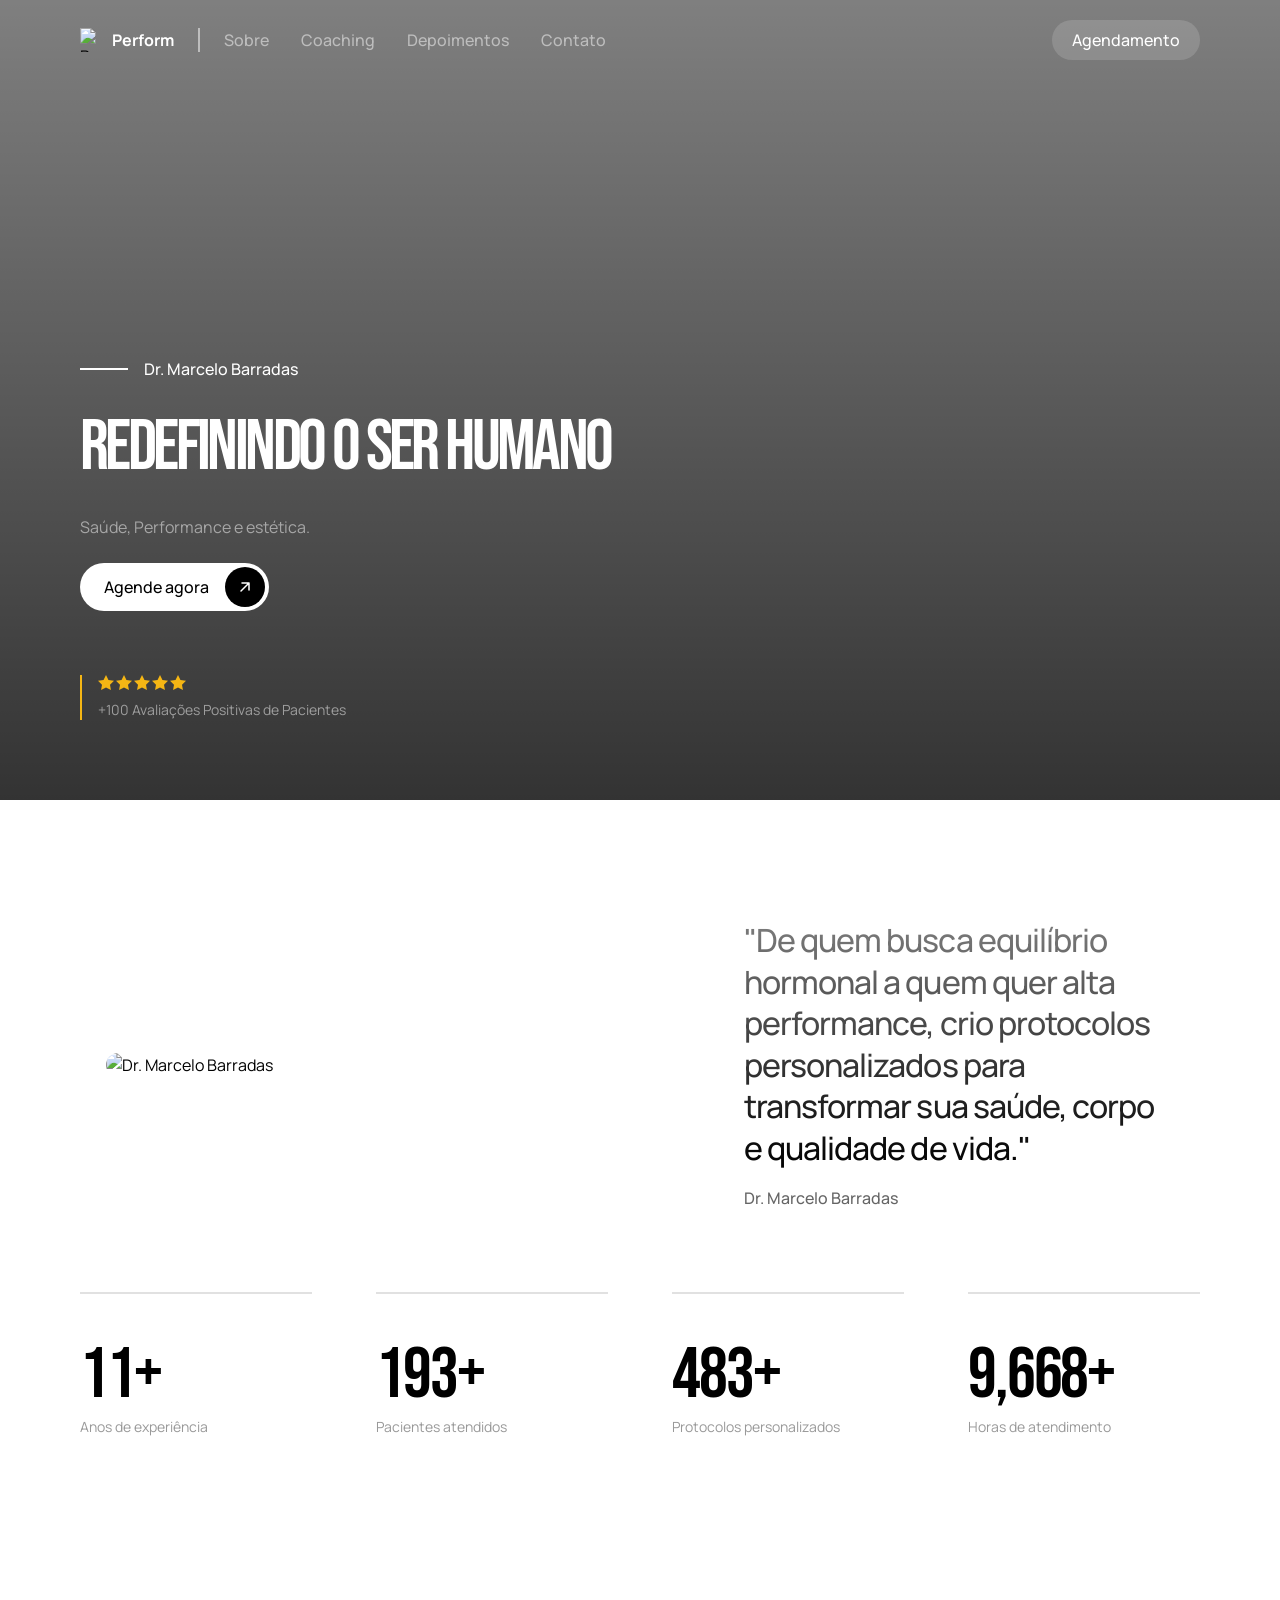
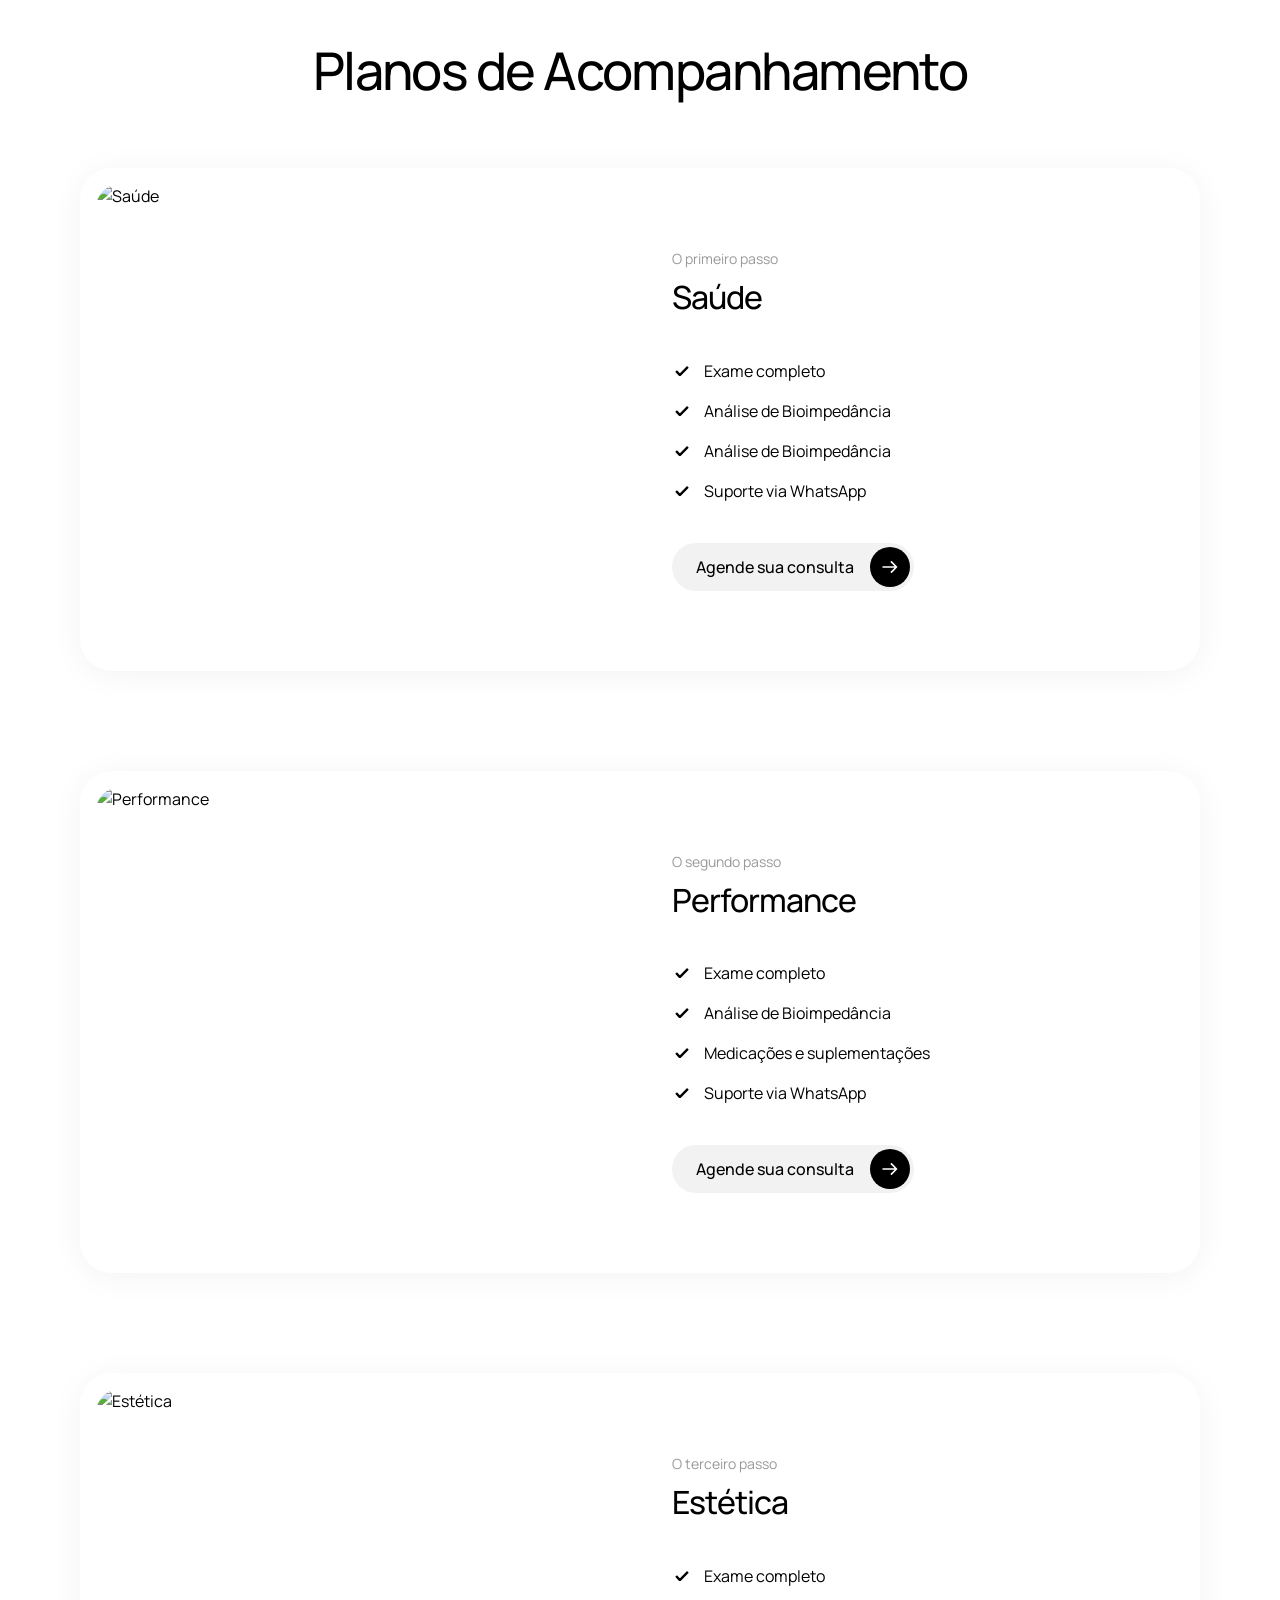
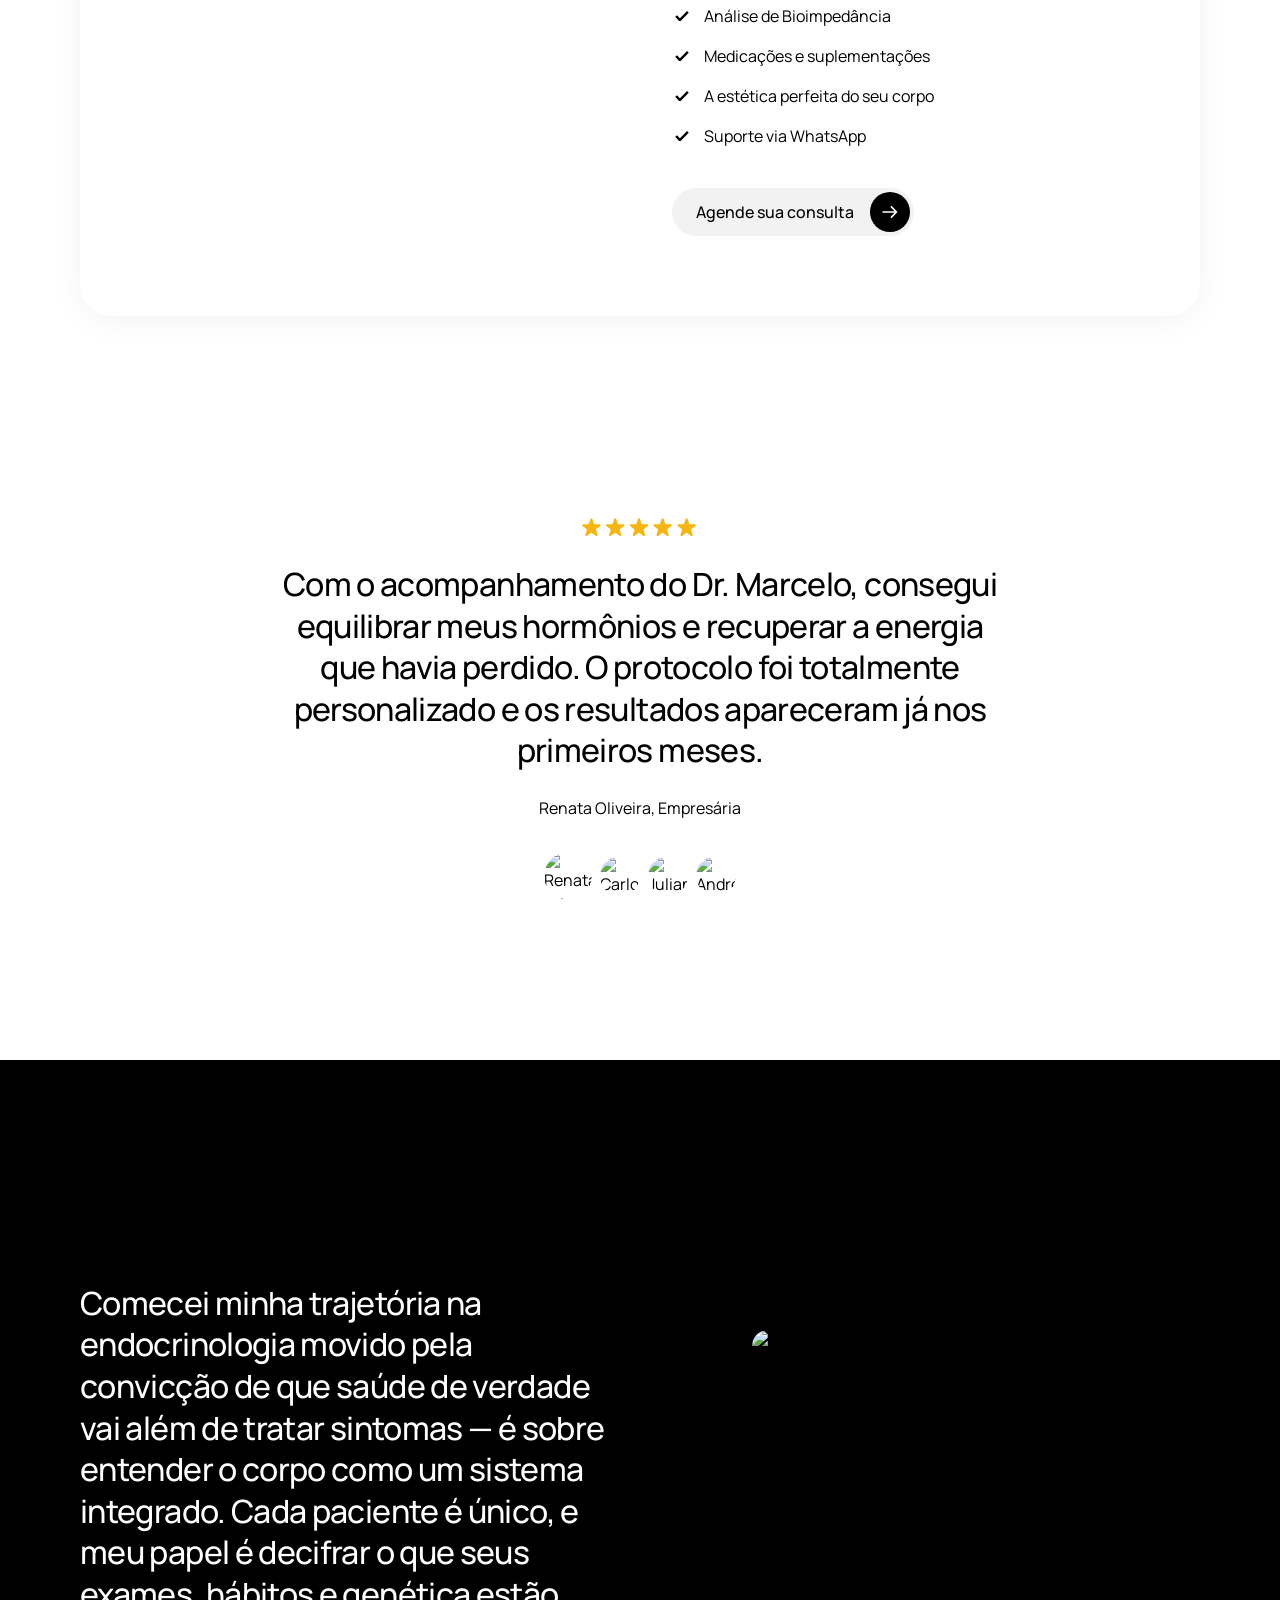
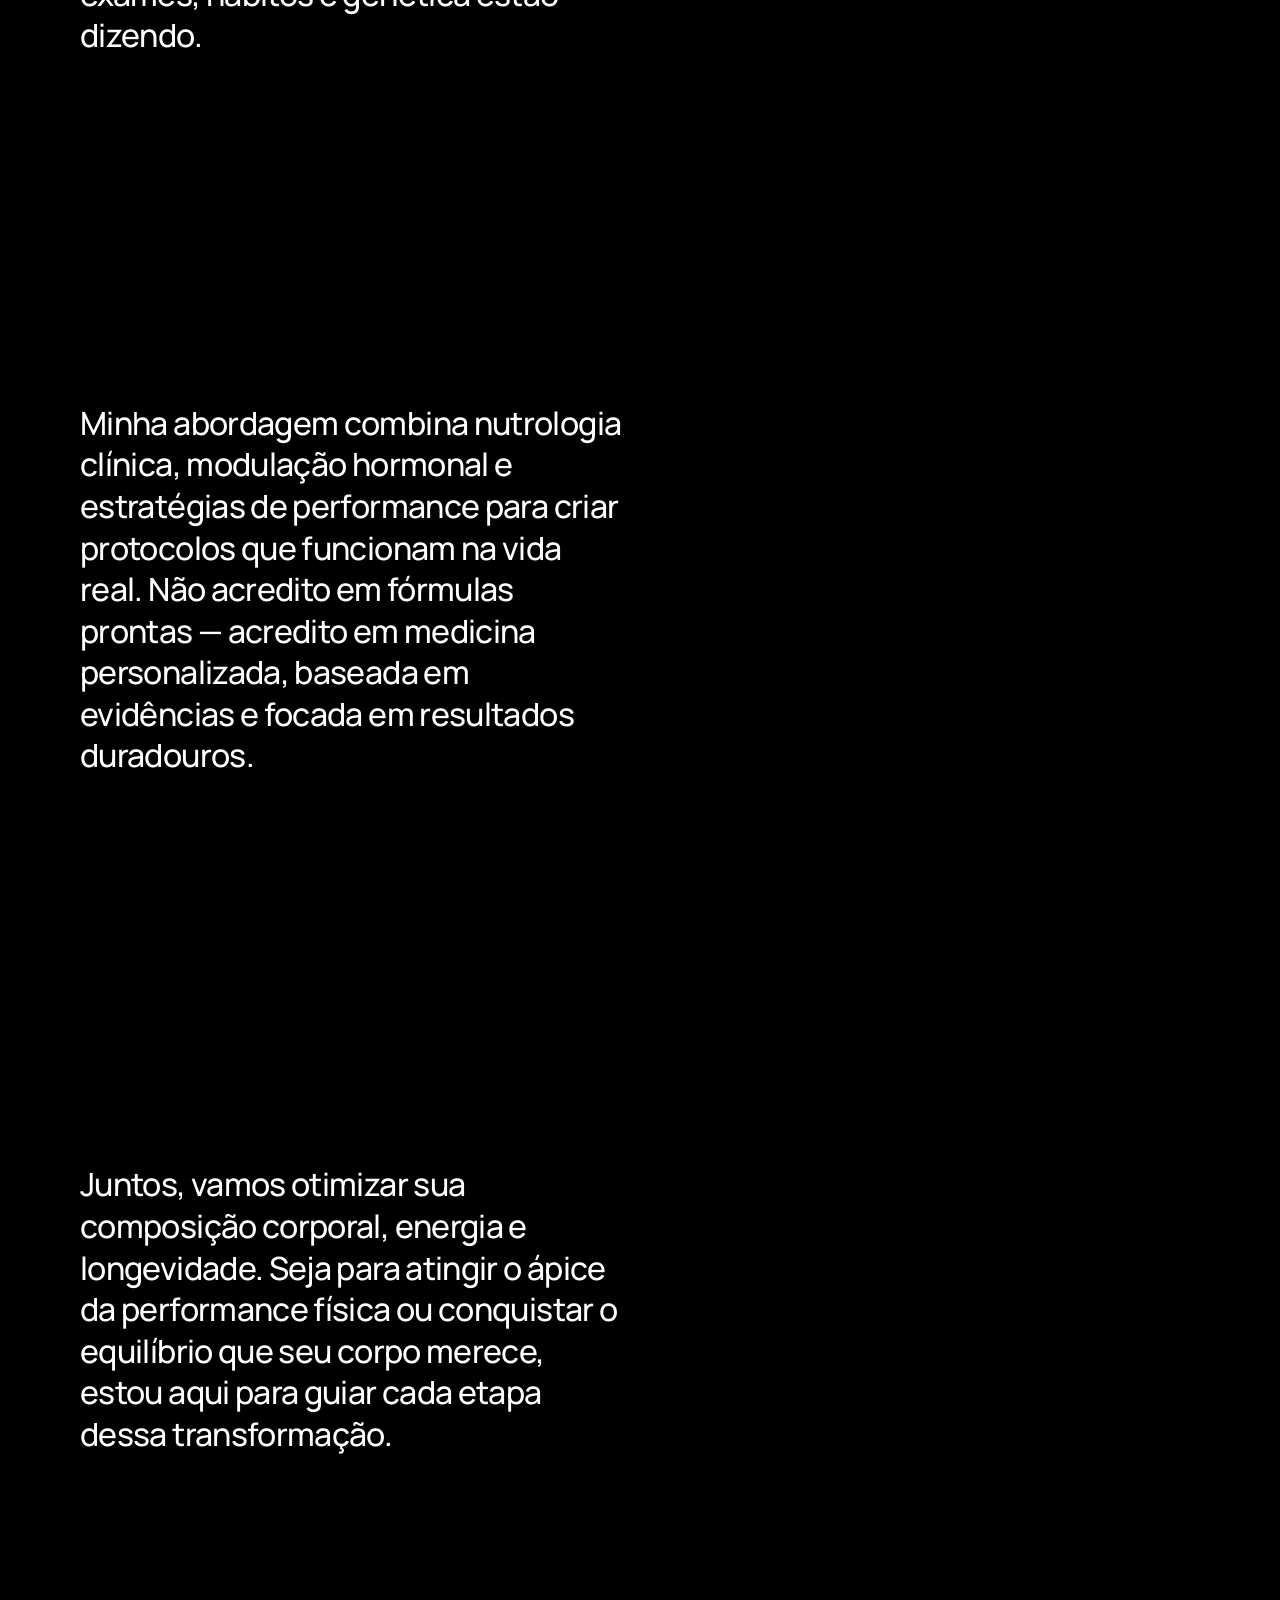
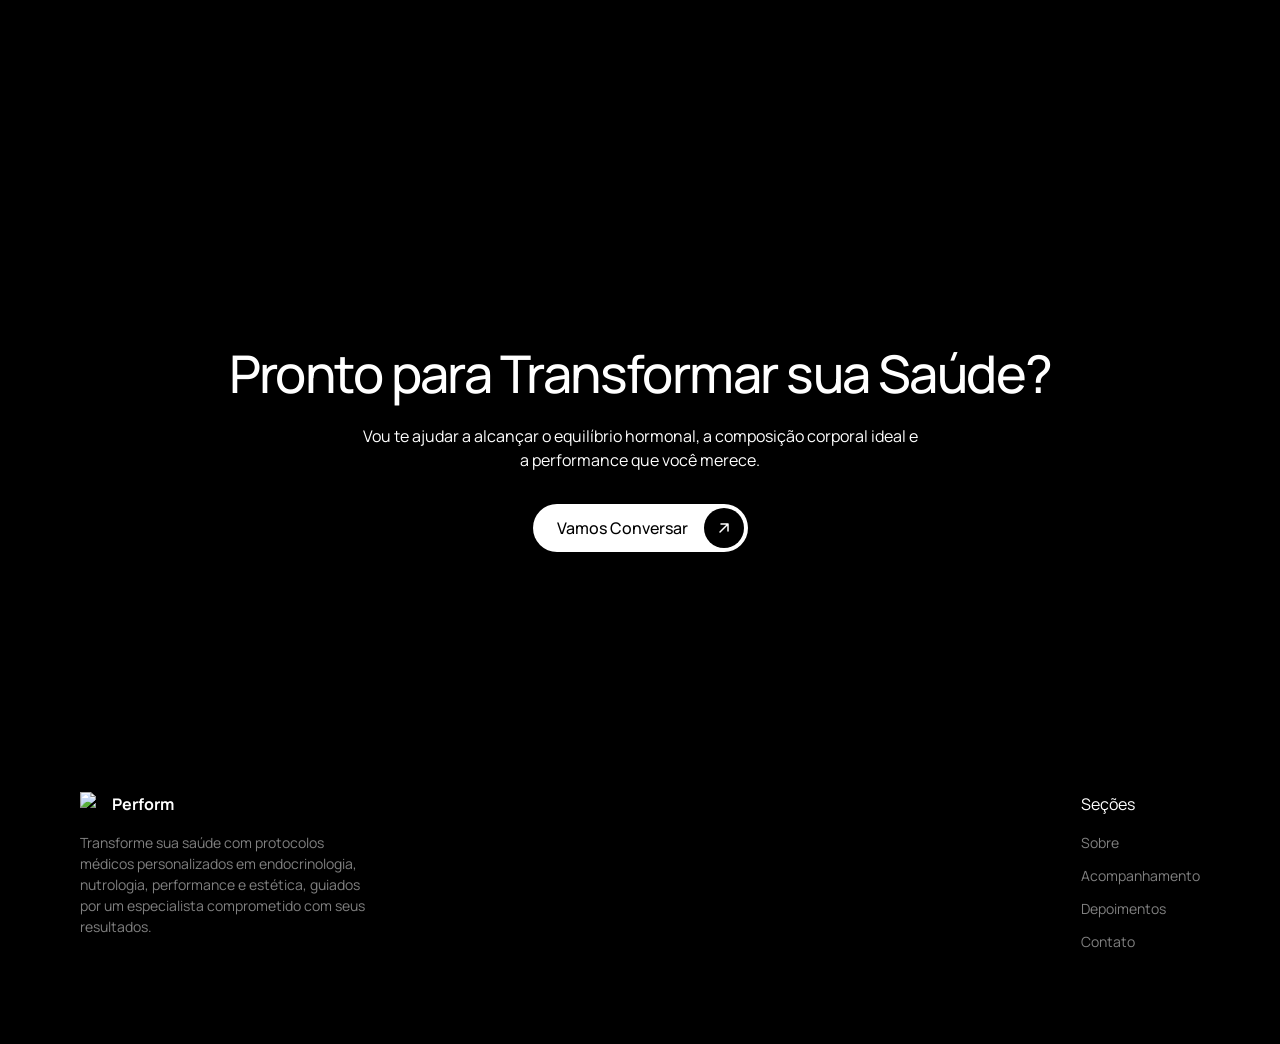
==== commit 3add504d: "Remove social media links from footer Co-Authored-By: Claude Opus 4.6 <noreply@anthropic.com>" ====
--- a/index.html
+++ b/index.html
@@ -331,12 +331,6 @@
         <a href="/#reviews">Depoimentos</a>
         <a href="/contact#hero">Contato</a>
       </div>
-      <div class="footer-col">
-        <h4>Redes Sociais</h4>
-        <a href="https://x.com" target="_blank">Twitter</a>
-        <a href="https://instagram.com" target="_blank">Instagram</a>
-        <a href="https://tiktok.com" target="_blank">TikTok</a>
-      </div>
     </div>
   </div>
 </footer>
